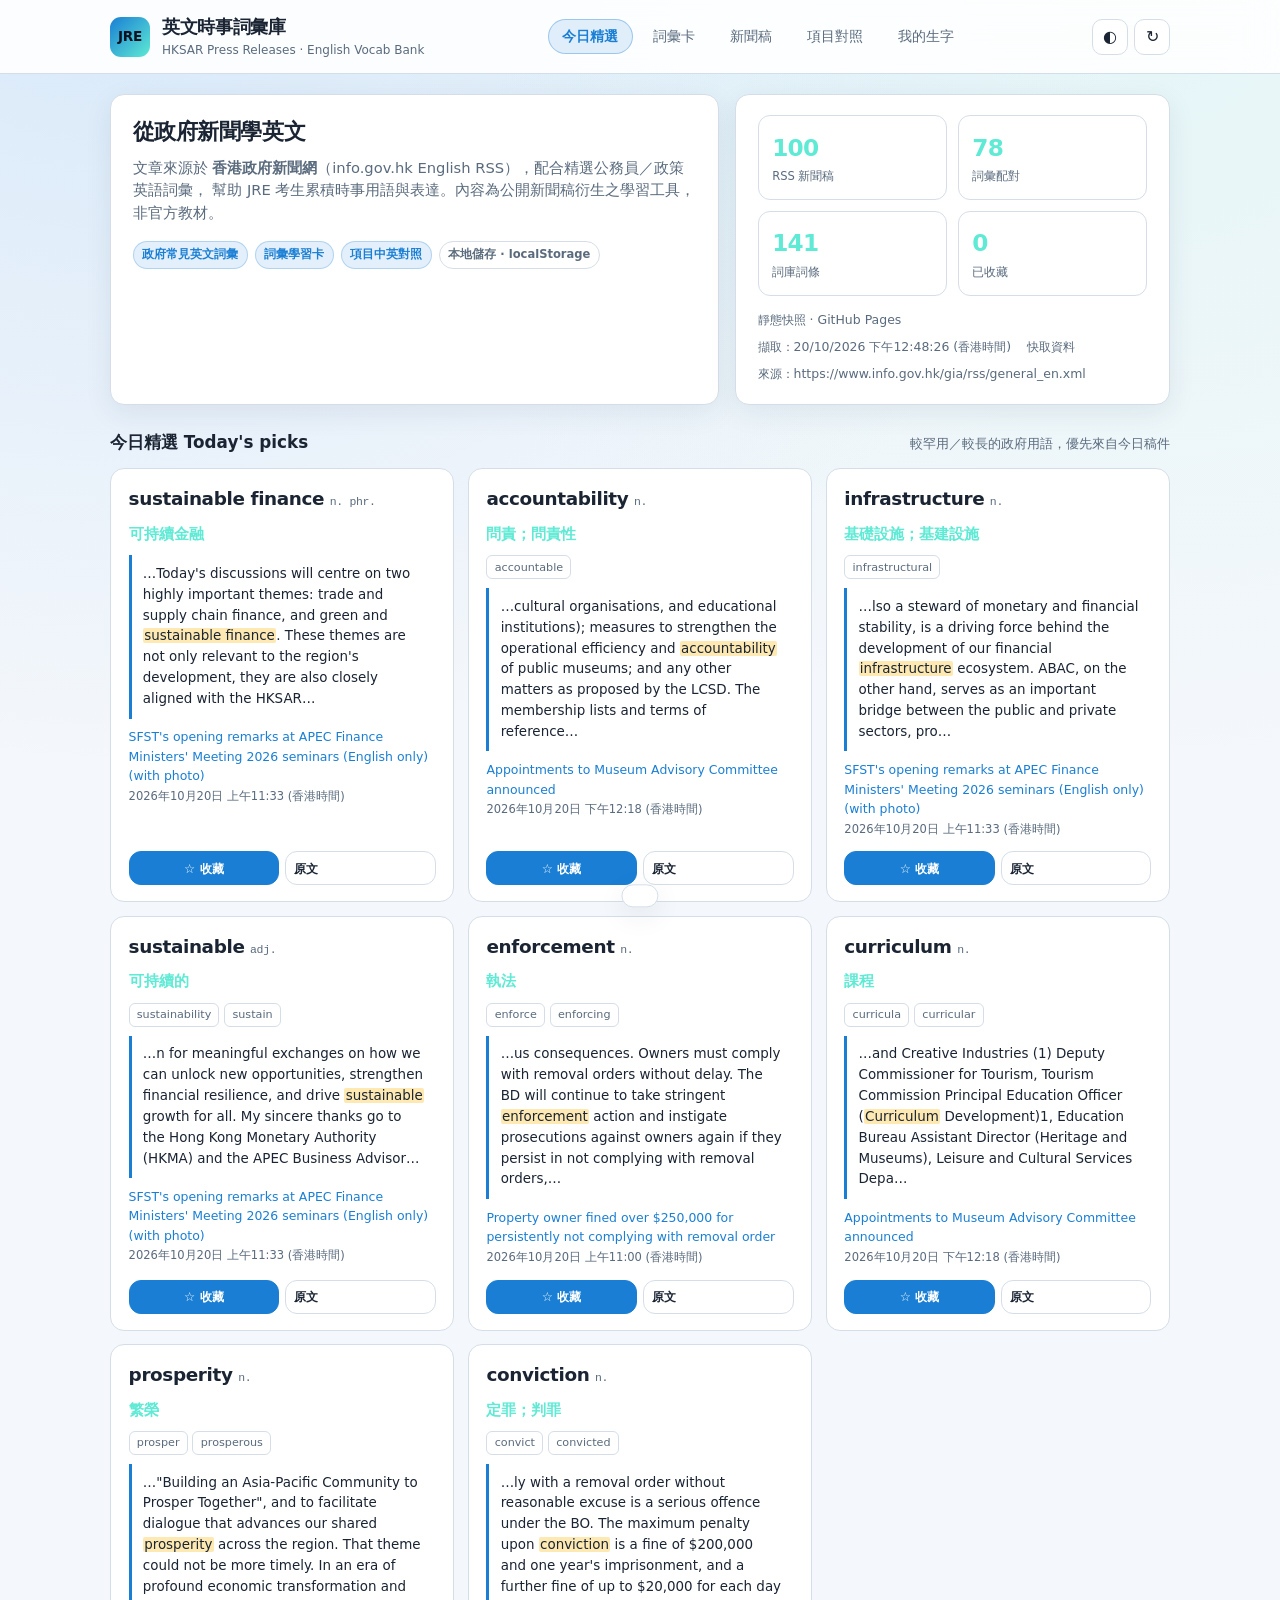
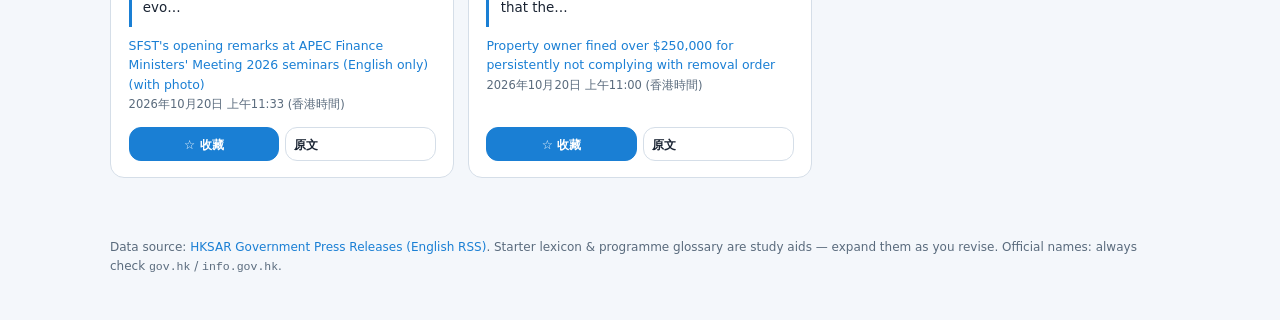
==== docs/index.html @ 372e7e4e "Initial JRE English vocab bank (GitHub Pages /docs)" ====
<!DOCTYPE html>
<html lang="zh-Hant">
<head>
  <meta charset="UTF-8" />
  <meta name="viewport" content="width=device-width, initial-scale=1" />
  <meta name="description" content="JRE English — HKSAR press-release vocabulary bank for exam prep" />
  <title>JRE 英文時事詞彙庫 · Vocab Bank</title>
  <link rel="stylesheet" href="styles.css" />
  <link rel="icon" href="data:image/svg+xml,%3Csvg xmlns='http://www.w3.org/2000/svg' viewBox='0 0 32 32'%3E%3Crect rx='8' width='32' height='32' fill='%233d9cf0'/%3E%3Ctext x='16' y='22' text-anchor='middle' font-size='14' font-family='sans-serif' font-weight='700' fill='%230a1220'%3EJRE%3C/text%3E%3C/svg%3E" />
</head>
<body>
  <header class="app-header">
    <div class="header-inner">
      <div class="brand">
        <div class="brand-mark">JRE</div>
        <div>
          <h1>英文時事詞彙庫</h1>
          <p>HKSAR Press Releases · English Vocab Bank</p>
        </div>
      </div>
      <nav class="nav-tabs" id="nav" aria-label="Sections">
        <button type="button" data-panel="today" class="active">今日精選</button>
        <button type="button" data-panel="vocab">詞彙卡</button>
        <button type="button" data-panel="feed">新聞稿</button>
        <button type="button" data-panel="programmes">項目對照</button>
        <button type="button" data-panel="saved">我的生字</button>
      </nav>
      <div class="header-actions">
        <button type="button" class="icon-btn" id="btnTheme" title="切換深淺色 / Toggle theme" aria-label="Toggle theme">◐</button>
        <button type="button" class="icon-btn" id="btnRefresh" title="重新擷取 RSS / Refresh" aria-label="Refresh feed">↻</button>
      </div>
    </div>
  </header>

  <main>
    <section class="hero">
      <div class="hero-card">
        <h2>從政府新聞學英文</h2>
        <p class="lede">
          文章來源於 <strong>香港政府新聞網</strong>（info.gov.hk English RSS），配合精選公務員／政策英語詞彙，
          幫助 JRE 考生累積時事用語與表達。內容為公開新聞稿衍生之學習工具，非官方教材。
        </p>
        <div class="badge-row">
          <span class="badge">政府常見英文詞彙</span>
          <span class="badge">詞彙學習卡</span>
          <span class="badge">項目中英對照</span>
          <span class="badge muted">本地儲存 · localStorage</span>
        </div>
      </div>
      <div class="stat-card">
        <div class="stats" id="stats">
          <div class="stat"><div class="n" id="statItems">—</div><div class="l">RSS 新聞稿</div></div>
          <div class="stat"><div class="n" id="statMatches">—</div><div class="l">詞彙配對</div></div>
          <div class="stat"><div class="n" id="statLexicon">—</div><div class="l">詞庫詞條</div></div>
          <div class="stat"><div class="n" id="statSaved">—</div><div class="l">已收藏</div></div>
        </div>
        <div class="status-bar" id="statusBar" style="margin-top:0.85rem"></div>
      </div>
    </section>

    <!-- Today -->
    <section class="panel active" id="panel-today">
      <div class="section-title">
        <h3>今日精選 Today's picks</h3>
        <span>較罕用／較長的政府用語，優先來自今日稿件</span>
      </div>
      <div class="card-grid three" id="picksGrid"></div>
    </section>

    <!-- Vocab -->
    <section class="panel" id="panel-vocab">
      <div class="toolbar">
        <div class="search">
          <input type="search" id="vocabSearch" placeholder="搜尋英文／中文／詞性…" autocomplete="off" />
        </div>
      </div>
      <div class="section-title">
        <h3>詞彙卡 Vocabulary cards</h3>
        <span id="vocabCount"></span>
      </div>
      <div class="card-grid" id="vocabGrid"></div>
    </section>

    <!-- Feed -->
    <section class="panel" id="panel-feed">
      <div class="toolbar">
        <div class="search">
          <input type="search" id="feedSearch" placeholder="搜尋新聞稿標題／內容…" autocomplete="off" />
        </div>
      </div>
      <div class="section-title">
        <h3>最新英文新聞稿</h3>
        <span>來源：info.gov.hk GIA RSS</span>
      </div>
      <div class="feed-list" id="feedList"></div>
    </section>

    <!-- Programmes -->
    <section class="panel" id="panel-programmes">
      <div class="disclaimer" id="progDisclaimer"></div>
      <div class="toolbar">
        <div class="search">
          <input type="search" id="progSearch" placeholder="搜尋計劃／機構英文或中文名稱…" autocomplete="off" />
        </div>
      </div>
      <div class="prog-filters" id="progFilters"></div>
      <div class="section-title">
        <h3>常見政府項目中英文對照</h3>
        <span id="progCount"></span>
      </div>
      <div class="prog-table-wrap">
        <table class="prog">
          <thead>
            <tr>
              <th>English</th>
              <th>中文</th>
              <th>Abbr</th>
              <th>範疇</th>
            </tr>
          </thead>
          <tbody id="progBody"></tbody>
        </table>
      </div>
    </section>

    <!-- Saved -->
    <section class="panel" id="panel-saved">
      <div class="section-title">
        <h3>我的生字 Saved list</h3>
        <span>保存在本瀏覽器 localStorage</span>
      </div>
      <div class="toolbar">
        <button type="button" class="btn" id="btnExport">匯出 JSON</button>
        <button type="button" class="btn" id="btnClearSaved">清空收藏</button>
      </div>
      <div class="card-grid" id="savedGrid"></div>
    </section>
  </main>

  <footer class="footer">
    <p>
      Data source: <a href="https://www.info.gov.hk/gia/rss/general_en.xml" target="_blank" rel="noopener">HKSAR Government Press Releases (English RSS)</a>.
      Starter lexicon &amp; programme glossary are study aids — expand them as you revise.
      Official names: always check <code>gov.hk</code> / <code>info.gov.hk</code>.
    </p>
  </footer>

  <div class="toast" id="toast" role="status"></div>
  <script src="app.js"></script>
</body>
</html>
---- docs/styles.css ----
:root {
  --bg: #0f1419;
  --bg-elevated: #1a222d;
  --bg-card: #1e2836;
  --bg-card-hover: #243041;
  --border: #2d3a4d;
  --text: #e8eef6;
  --text-muted: #8b9bb0;
  --accent: #3d9cf0;
  --accent-soft: rgba(61, 156, 240, 0.15);
  --accent-2: #5eead4;
  --warn: #fbbf24;
  --danger: #f87171;
  --success: #34d399;
  --radius: 14px;
  --shadow: 0 8px 32px rgba(0, 0, 0, 0.35);
  --font: "Segoe UI", "PingFang TC", "Noto Sans TC", "Microsoft JhengHei", system-ui, sans-serif;
  --mono: "SF Mono", "Cascadia Code", ui-monospace, monospace;
}

@media (prefers-color-scheme: light) {
  :root {
    --bg: #f4f7fb;
    --bg-elevated: #ffffff;
    --bg-card: #ffffff;
    --bg-card-hover: #f0f5fa;
    --border: #d5dee8;
    --text: #1a2433;
    --text-muted: #5a6b7d;
    --accent: #1a7fd4;
    --accent-soft: rgba(26, 127, 212, 0.12);
    --shadow: 0 8px 28px rgba(26, 50, 80, 0.08);
  }
}

[data-theme="light"] {
  --bg: #f4f7fb;
  --bg-elevated: #ffffff;
  --bg-card: #ffffff;
  --bg-card-hover: #f0f5fa;
  --border: #d5dee8;
  --text: #1a2433;
  --text-muted: #5a6b7d;
  --accent: #1a7fd4;
  --accent-soft: rgba(26, 127, 212, 0.12);
  --shadow: 0 8px 28px rgba(26, 50, 80, 0.08);
}

[data-theme="dark"] {
  --bg: #0f1419;
  --bg-elevated: #1a222d;
  --bg-card: #1e2836;
  --bg-card-hover: #243041;
  --border: #2d3a4d;
  --text: #e8eef6;
  --text-muted: #8b9bb0;
  --accent: #3d9cf0;
  --accent-soft: rgba(61, 156, 240, 0.15);
  --shadow: 0 8px 32px rgba(0, 0, 0, 0.35);
}

*,
*::before,
*::after {
  box-sizing: border-box;
}

html {
  scroll-behavior: smooth;
}

body {
  margin: 0;
  font-family: var(--font);
  background: var(--bg);
  color: var(--text);
  line-height: 1.55;
  min-height: 100vh;
  background-image:
    radial-gradient(ellipse 80% 50% at 10% -10%, rgba(61, 156, 240, 0.18), transparent),
    radial-gradient(ellipse 60% 40% at 90% 0%, rgba(94, 234, 212, 0.1), transparent);
}

a {
  color: var(--accent);
  text-decoration: none;
}
a:hover {
  text-decoration: underline;
}

.app-header {
  position: sticky;
  top: 0;
  z-index: 40;
  backdrop-filter: blur(14px);
  background: color-mix(in srgb, var(--bg-elevated) 88%, transparent);
  border-bottom: 1px solid var(--border);
}

.header-inner {
  max-width: 1100px;
  margin: 0 auto;
  padding: 0.85rem 1.25rem;
  display: flex;
  flex-wrap: wrap;
  align-items: center;
  gap: 0.75rem 1.25rem;
  justify-content: space-between;
}

.brand {
  display: flex;
  align-items: center;
  gap: 0.75rem;
}

.brand-mark {
  width: 40px;
  height: 40px;
  border-radius: 11px;
  background: linear-gradient(135deg, var(--accent), var(--accent-2));
  display: grid;
  place-items: center;
  font-weight: 800;
  font-size: 0.85rem;
  color: #0a1220;
  letter-spacing: -0.02em;
}

.brand h1 {
  margin: 0;
  font-size: 1.1rem;
  font-weight: 700;
  letter-spacing: -0.02em;
}

.brand p {
  margin: 0;
  font-size: 0.75rem;
  color: var(--text-muted);
}

.nav-tabs {
  display: flex;
  flex-wrap: wrap;
  gap: 0.35rem;
}

.nav-tabs button {
  appearance: none;
  border: 1px solid transparent;
  background: transparent;
  color: var(--text-muted);
  padding: 0.4rem 0.85rem;
  border-radius: 999px;
  font: inherit;
  font-size: 0.85rem;
  cursor: pointer;
  transition: 0.15s ease;
}

.nav-tabs button:hover {
  color: var(--text);
  background: var(--accent-soft);
}

.nav-tabs button.active {
  color: var(--accent);
  background: var(--accent-soft);
  border-color: color-mix(in srgb, var(--accent) 35%, transparent);
  font-weight: 600;
}

.header-actions {
  display: flex;
  gap: 0.4rem;
  align-items: center;
}

.icon-btn {
  appearance: none;
  border: 1px solid var(--border);
  background: var(--bg-card);
  color: var(--text);
  width: 36px;
  height: 36px;
  border-radius: 10px;
  cursor: pointer;
  display: grid;
  place-items: center;
  font-size: 1rem;
}

.icon-btn:hover {
  border-color: var(--accent);
}

main {
  max-width: 1100px;
  margin: 0 auto;
  padding: 1.25rem 1.25rem 3rem;
}

.hero {
  display: grid;
  gap: 1rem;
  margin-bottom: 1.5rem;
}

@media (min-width: 720px) {
  .hero {
    grid-template-columns: 1.4fr 1fr;
    align-items: stretch;
  }
}

.hero-card,
.stat-card {
  background: var(--bg-card);
  border: 1px solid var(--border);
  border-radius: var(--radius);
  padding: 1.25rem 1.35rem;
  box-shadow: var(--shadow);
}

.hero-card h2 {
  margin: 0 0 0.5rem;
  font-size: 1.35rem;
  letter-spacing: -0.02em;
}

.hero-card .lede {
  color: var(--text-muted);
  margin: 0 0 1rem;
  font-size: 0.92rem;
}

.badge-row {
  display: flex;
  flex-wrap: wrap;
  gap: 0.4rem;
}

.badge {
  font-size: 0.72rem;
  padding: 0.25rem 0.55rem;
  border-radius: 999px;
  background: var(--accent-soft);
  color: var(--accent);
  border: 1px solid color-mix(in srgb, var(--accent) 25%, transparent);
  font-weight: 600;
}

.badge.muted {
  background: transparent;
  color: var(--text-muted);
  border-color: var(--border);
}

.stats {
  display: grid;
  grid-template-columns: 1fr 1fr;
  gap: 0.65rem;
}

.stat {
  background: var(--bg-elevated);
  border: 1px solid var(--border);
  border-radius: 12px;
  padding: 0.85rem;
}

.stat .n {
  font-size: 1.45rem;
  font-weight: 750;
  letter-spacing: -0.03em;
  color: var(--accent-2);
}

.stat .l {
  font-size: 0.72rem;
  color: var(--text-muted);
  margin-top: 0.15rem;
}

.toolbar {
  display: flex;
  flex-wrap: wrap;
  gap: 0.65rem;
  margin-bottom: 1rem;
  align-items: center;
}

.search {
  flex: 1;
  min-width: 180px;
  position: relative;
}

.search input {
  width: 100%;
  padding: 0.65rem 0.9rem 0.65rem 2.2rem;
  border-radius: 12px;
  border: 1px solid var(--border);
  background: var(--bg-card);
  color: var(--text);
  font: inherit;
  font-size: 0.92rem;
}

.search::before {
  content: "⌕";
  position: absolute;
  left: 0.75rem;
  top: 50%;
  transform: translateY(-50%);
  color: var(--text-muted);
  font-size: 1rem;
  pointer-events: none;
}

.btn {
  appearance: none;
  border: 1px solid var(--border);
  background: var(--bg-card);
  color: var(--text);
  padding: 0.55rem 0.95rem;
  border-radius: 12px;
  font: inherit;
  font-size: 0.85rem;
  font-weight: 600;
  cursor: pointer;
  transition: 0.15s ease;
}

.btn:hover {
  border-color: var(--accent);
  background: var(--accent-soft);
}

.btn.primary {
  background: var(--accent);
  border-color: var(--accent);
  color: #fff;
}

.btn.primary:hover {
  filter: brightness(1.08);
}

.panel {
  display: none;
}

.panel.active {
  display: block;
}

.section-title {
  display: flex;
  align-items: baseline;
  justify-content: space-between;
  gap: 0.75rem;
  margin: 0.25rem 0 0.85rem;
}

.section-title h3 {
  margin: 0;
  font-size: 1.05rem;
}

.section-title span {
  font-size: 0.8rem;
  color: var(--text-muted);
}

.card-grid {
  display: grid;
  gap: 0.85rem;
  grid-template-columns: 1fr;
}

@media (min-width: 640px) {
  .card-grid {
    grid-template-columns: 1fr 1fr;
  }
}

@media (min-width: 960px) {
  .card-grid.three {
    grid-template-columns: 1fr 1fr 1fr;
  }
}

.vocab-card {
  background: var(--bg-card);
  border: 1px solid var(--border);
  border-radius: var(--radius);
  padding: 1rem 1.1rem;
  transition: border-color 0.15s, background 0.15s;
  display: flex;
  flex-direction: column;
  gap: 0.55rem;
}

.vocab-card:hover {
  background: var(--bg-card-hover);
  border-color: color-mix(in srgb, var(--accent) 40%, var(--border));
}

.vocab-card.saved {
  border-color: color-mix(in srgb, var(--success) 50%, var(--border));
}

.card-top {
  display: flex;
  justify-content: space-between;
  gap: 0.5rem;
  align-items: flex-start;
}

.term {
  font-size: 1.15rem;
  font-weight: 750;
  letter-spacing: -0.02em;
  margin: 0;
}

.pos {
  font-size: 0.72rem;
  color: var(--text-muted);
  font-family: var(--mono);
  margin-left: 0.35rem;
  font-weight: 500;
}

.zh {
  font-size: 0.95rem;
  color: var(--accent-2);
  font-weight: 600;
}

.meta-line {
  font-size: 0.78rem;
  color: var(--text-muted);
}

.related {
  display: flex;
  flex-wrap: wrap;
  gap: 0.3rem;
}

.chip {
  font-size: 0.7rem;
  padding: 0.15rem 0.45rem;
  border-radius: 6px;
  background: var(--bg-elevated);
  border: 1px solid var(--border);
  color: var(--text-muted);
}

.example {
  font-size: 0.84rem;
  color: var(--text);
  background: var(--bg-elevated);
  border-left: 3px solid var(--accent);
  padding: 0.55rem 0.7rem;
  border-radius: 0 8px 8px 0;
  margin: 0;
}

.example mark {
  background: color-mix(in srgb, var(--warn) 35%, transparent);
  color: inherit;
  padding: 0 0.1em;
  border-radius: 2px;
}

.source-link {
  font-size: 0.78rem;
  display: flex;
  flex-direction: column;
  gap: 0.15rem;
}

.source-link .date {
  color: var(--text-muted);
  font-size: 0.72rem;
}

.card-actions {
  display: flex;
  gap: 0.4rem;
  margin-top: auto;
  padding-top: 0.25rem;
}

.card-actions .btn {
  flex: 1;
  padding: 0.4rem 0.5rem;
  font-size: 0.78rem;
}

.feed-list {
  display: flex;
  flex-direction: column;
  gap: 0.55rem;
}

.feed-item {
  background: var(--bg-card);
  border: 1px solid var(--border);
  border-radius: 12px;
  padding: 0.85rem 1rem;
}

.feed-item h4 {
  margin: 0 0 0.35rem;
  font-size: 0.95rem;
  font-weight: 650;
}

.feed-item h4 a {
  color: var(--text);
}
.feed-item h4 a:hover {
  color: var(--accent);
}

.feed-item .desc {
  margin: 0;
  font-size: 0.82rem;
  color: var(--text-muted);
  display: -webkit-box;
  -webkit-line-clamp: 3;
  -webkit-box-orient: vertical;
  overflow: hidden;
}

.feed-item .meta {
  margin-top: 0.4rem;
  font-size: 0.72rem;
  color: var(--text-muted);
}

.prog-filters {
  display: flex;
  flex-wrap: wrap;
  gap: 0.35rem;
  margin-bottom: 0.85rem;
}

.prog-filters button {
  appearance: none;
  border: 1px solid var(--border);
  background: var(--bg-card);
  color: var(--text-muted);
  padding: 0.3rem 0.7rem;
  border-radius: 999px;
  font: inherit;
  font-size: 0.75rem;
  cursor: pointer;
}

.prog-filters button.active {
  color: var(--accent);
  border-color: var(--accent);
  background: var(--accent-soft);
  font-weight: 600;
}

.prog-table-wrap {
  overflow-x: auto;
  border: 1px solid var(--border);
  border-radius: var(--radius);
  background: var(--bg-card);
}

table.prog {
  width: 100%;
  border-collapse: collapse;
  font-size: 0.88rem;
}

table.prog th,
table.prog td {
  text-align: left;
  padding: 0.7rem 0.9rem;
  border-bottom: 1px solid var(--border);
  vertical-align: top;
}

table.prog th {
  background: var(--bg-elevated);
  font-size: 0.75rem;
  text-transform: uppercase;
  letter-spacing: 0.04em;
  color: var(--text-muted);
  position: sticky;
  top: 0;
}

table.prog tr:last-child td {
  border-bottom: none;
}

table.prog tr:hover td {
  background: var(--bg-card-hover);
}

.cat-pill {
  font-size: 0.68rem;
  padding: 0.12rem 0.45rem;
  border-radius: 999px;
  background: var(--accent-soft);
  color: var(--accent);
  white-space: nowrap;
}

.abbr {
  font-family: var(--mono);
  font-size: 0.78rem;
  color: var(--text-muted);
}

.empty {
  text-align: center;
  padding: 2.5rem 1rem;
  color: var(--text-muted);
  border: 1px dashed var(--border);
  border-radius: var(--radius);
}

.status-bar {
  font-size: 0.78rem;
  color: var(--text-muted);
  display: flex;
  flex-wrap: wrap;
  gap: 0.5rem 1rem;
  align-items: center;
}

.status-bar .err {
  color: var(--danger);
}

.footer {
  max-width: 1100px;
  margin: 0 auto;
  padding: 0 1.25rem 2rem;
  font-size: 0.75rem;
  color: var(--text-muted);
}

.footer code {
  font-family: var(--mono);
  font-size: 0.72rem;
}

.skeleton {
  background: linear-gradient(90deg, var(--border), var(--bg-card-hover), var(--border));
  background-size: 200% 100%;
  animation: shimmer 1.2s infinite;
  border-radius: 8px;
  height: 1rem;
}

@keyframes shimmer {
  0% { background-position: 200% 0; }
  100% { background-position: -200% 0; }
}

.toast {
  position: fixed;
  bottom: 1.25rem;
  left: 50%;
  transform: translateX(-50%) translateY(120%);
  background: var(--bg-elevated);
  border: 1px solid var(--border);
  color: var(--text);
  padding: 0.65rem 1.1rem;
  border-radius: 999px;
  font-size: 0.85rem;
  box-shadow: var(--shadow);
  transition: transform 0.25s ease;
  z-index: 100;
}

.toast.show {
  transform: translateX(-50%) translateY(0);
}

.disclaimer {
  font-size: 0.8rem;
  color: var(--text-muted);
  background: var(--accent-soft);
  border: 1px solid color-mix(in srgb, var(--accent) 25%, transparent);
  border-radius: 12px;
  padding: 0.75rem 1rem;
  margin-bottom: 1rem;
}
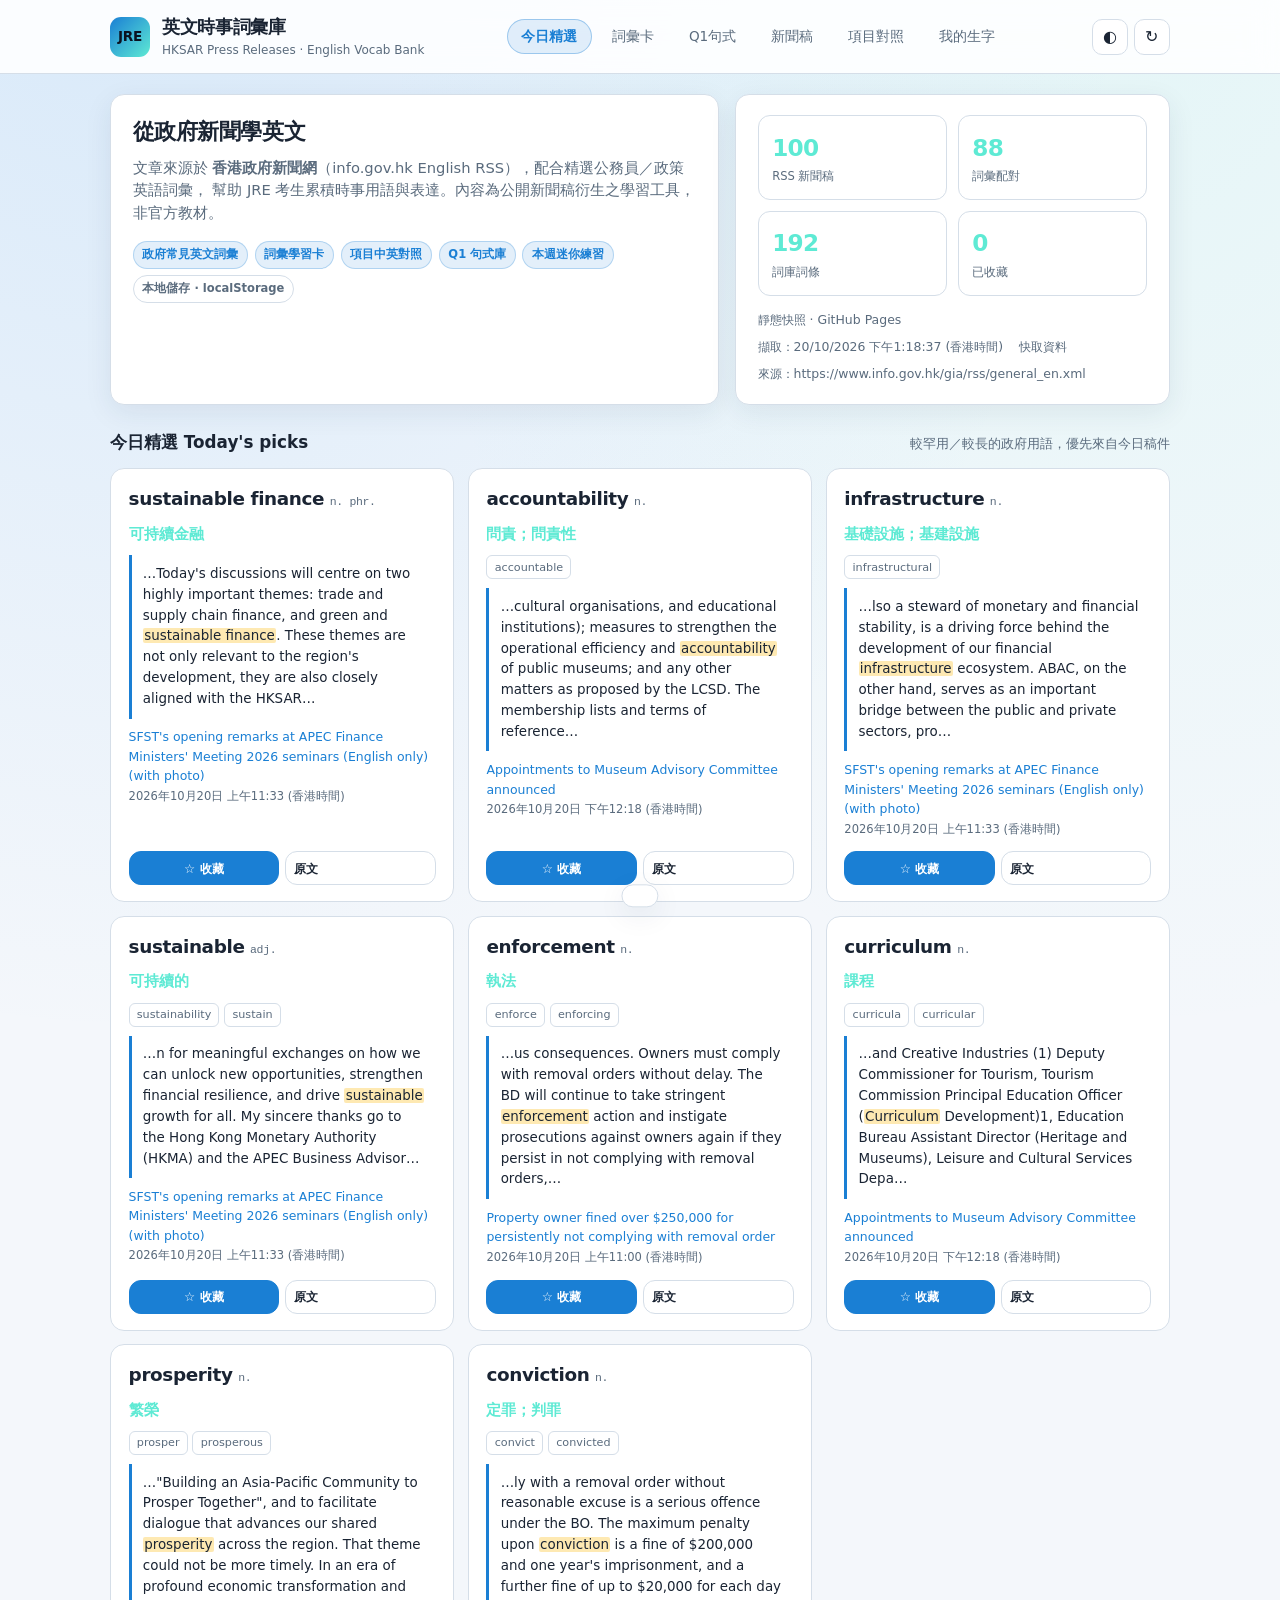
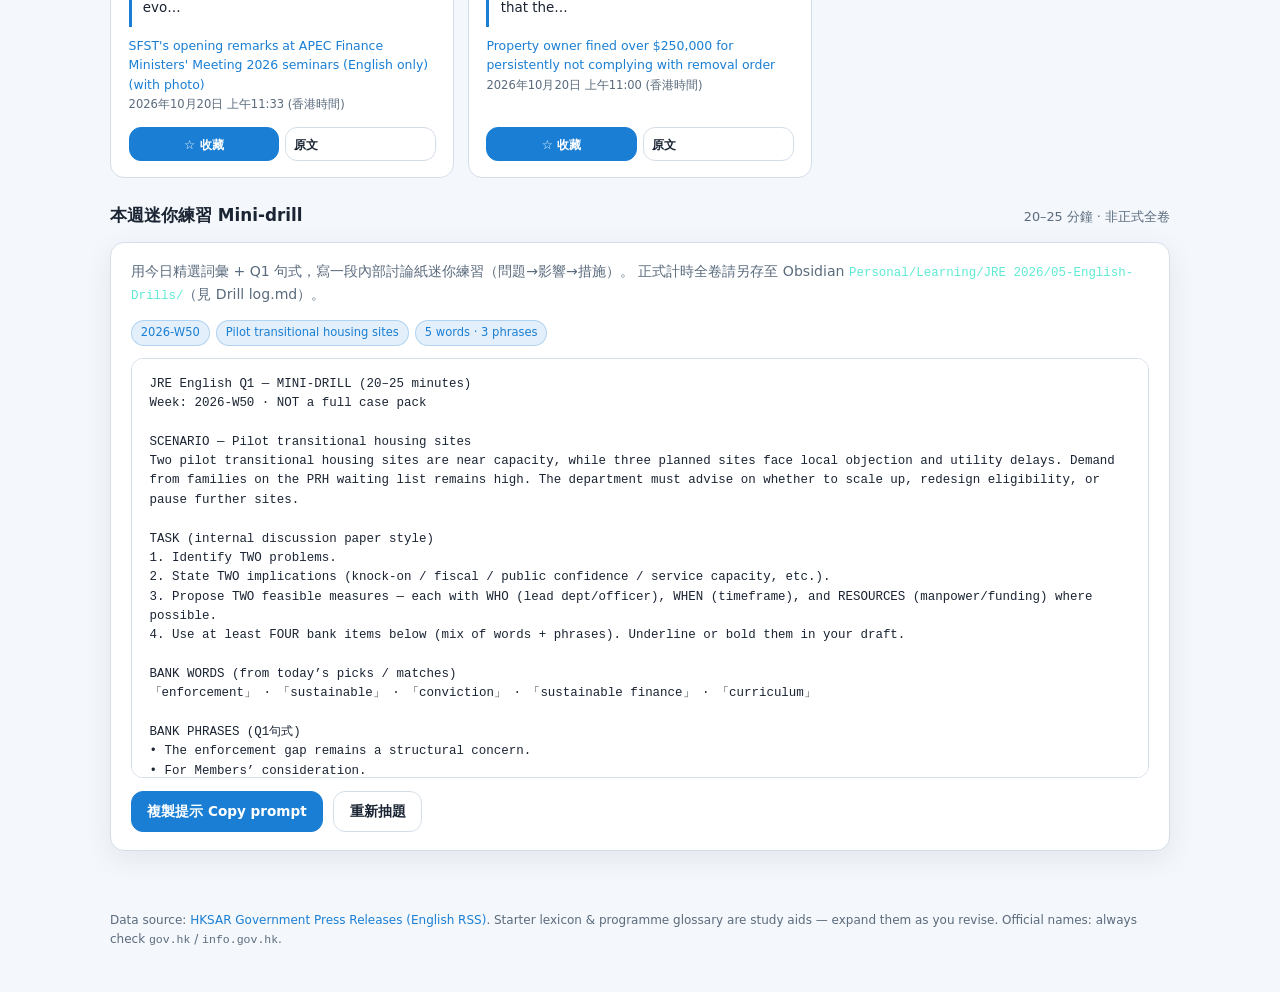
==== commit 6fe1fdc7: "Expand batch1: Q1 phrases + analysis lexicon + mini-drill - Lexicon 141→192 (+51 analysis/measure te" ====
--- a/docs/index.html
+++ b/docs/index.html
@@ -21,6 +21,7 @@
       <nav class="nav-tabs" id="nav" aria-label="Sections">
         <button type="button" data-panel="today" class="active">今日精選</button>
         <button type="button" data-panel="vocab">詞彙卡</button>
+        <button type="button" data-panel="q1">Q1句式</button>
         <button type="button" data-panel="feed">新聞稿</button>
         <button type="button" data-panel="programmes">項目對照</button>
         <button type="button" data-panel="saved">我的生字</button>
@@ -44,6 +45,8 @@
           <span class="badge">政府常見英文詞彙</span>
           <span class="badge">詞彙學習卡</span>
           <span class="badge">項目中英對照</span>
+          <span class="badge">Q1 句式庫</span>
+          <span class="badge">本週迷你練習</span>
           <span class="badge muted">本地儲存 · localStorage</span>
         </div>
       </div>
@@ -65,6 +68,26 @@
         <span>較罕用／較長的政府用語，優先來自今日稿件</span>
       </div>
       <div class="card-grid three" id="picksGrid"></div>
+
+      <div class="mini-drill" id="miniDrill">
+        <div class="section-title" style="margin-top:1.5rem">
+          <h3>本週迷你練習 Mini-drill</h3>
+          <span>20–25 分鐘 · 非正式全卷</span>
+        </div>
+        <div class="drill-card">
+          <p class="drill-hint">
+            用今日精選詞彙 + Q1 句式，寫一段內部討論紙迷你練習（問題→影響→措施）。
+            正式計時全卷請另存至 Obsidian
+            <code>Personal/Learning/JRE 2026/05-English-Drills/</code>（見 Drill log.md）。
+          </p>
+          <div class="drill-meta" id="drillMeta"></div>
+          <pre class="drill-prompt" id="drillPrompt">載入中…</pre>
+          <div class="toolbar" style="margin-top:0.85rem;margin-bottom:0">
+            <button type="button" class="btn primary" id="btnCopyDrill">複製提示 Copy prompt</button>
+            <button type="button" class="btn" id="btnRegenDrill">重新抽題</button>
+          </div>
+        </div>
+      </div>
     </section>
 
     <!-- Vocab -->
@@ -79,6 +102,23 @@
         <span id="vocabCount"></span>
       </div>
       <div class="card-grid" id="vocabGrid"></div>
+    </section>
+
+
+    <!-- Q1 phrases -->
+    <section class="panel" id="panel-q1">
+      <div class="disclaimer" id="q1Disclaimer"></div>
+      <div class="toolbar">
+        <div class="search">
+          <input type="search" id="q1Search" placeholder="搜尋句式英文／中文／類別…" autocomplete="off" />
+        </div>
+      </div>
+      <div class="prog-filters" id="q1Filters"></div>
+      <div class="section-title">
+        <h3>Q1 句式 Phrase bank</h3>
+        <span id="q1Count"></span>
+      </div>
+      <div class="card-grid" id="q1Grid"></div>
     </section>
 
     <!-- Feed -->
--- a/docs/styles.css
+++ b/docs/styles.css
@@ -701,3 +701,67 @@
   padding: 0.75rem 1rem;
   margin-bottom: 1rem;
 }
+
+
+/* Q1 phrase cards + mini-drill */
+.phrase-card .card-top {
+  display: flex;
+  flex-wrap: wrap;
+  align-items: flex-start;
+  justify-content: space-between;
+  gap: 0.5rem;
+}
+.phrase-card .term {
+  font-size: 0.98rem;
+  line-height: 1.35;
+  flex: 1;
+  min-width: 0;
+}
+.phrase-card .pos { display: none; }
+
+.mini-drill .drill-card {
+  background: var(--bg-card);
+  border: 1px solid var(--border);
+  border-radius: var(--radius);
+  padding: 1.15rem 1.25rem;
+  box-shadow: var(--shadow);
+}
+.drill-hint {
+  margin: 0 0 0.85rem;
+  font-size: 0.88rem;
+  color: var(--text-muted);
+}
+.drill-hint code {
+  font-family: var(--mono);
+  font-size: 0.78rem;
+  color: var(--accent-2);
+}
+.drill-meta {
+  display: flex;
+  flex-wrap: wrap;
+  gap: 0.4rem;
+  margin-bottom: 0.75rem;
+}
+.drill-meta .chip {
+  font-size: 0.72rem;
+  padding: 0.2rem 0.55rem;
+  border-radius: 999px;
+  background: var(--accent-soft);
+  color: var(--accent);
+  border: 1px solid color-mix(in srgb, var(--accent) 25%, transparent);
+}
+.drill-prompt {
+  margin: 0;
+  padding: 1rem 1.1rem;
+  background: var(--bg-elevated);
+  border: 1px solid var(--border);
+  border-radius: 12px;
+  font-family: var(--mono);
+  font-size: 0.78rem;
+  line-height: 1.55;
+  white-space: pre-wrap;
+  word-break: break-word;
+  max-height: 420px;
+  overflow: auto;
+  color: var(--text);
+}
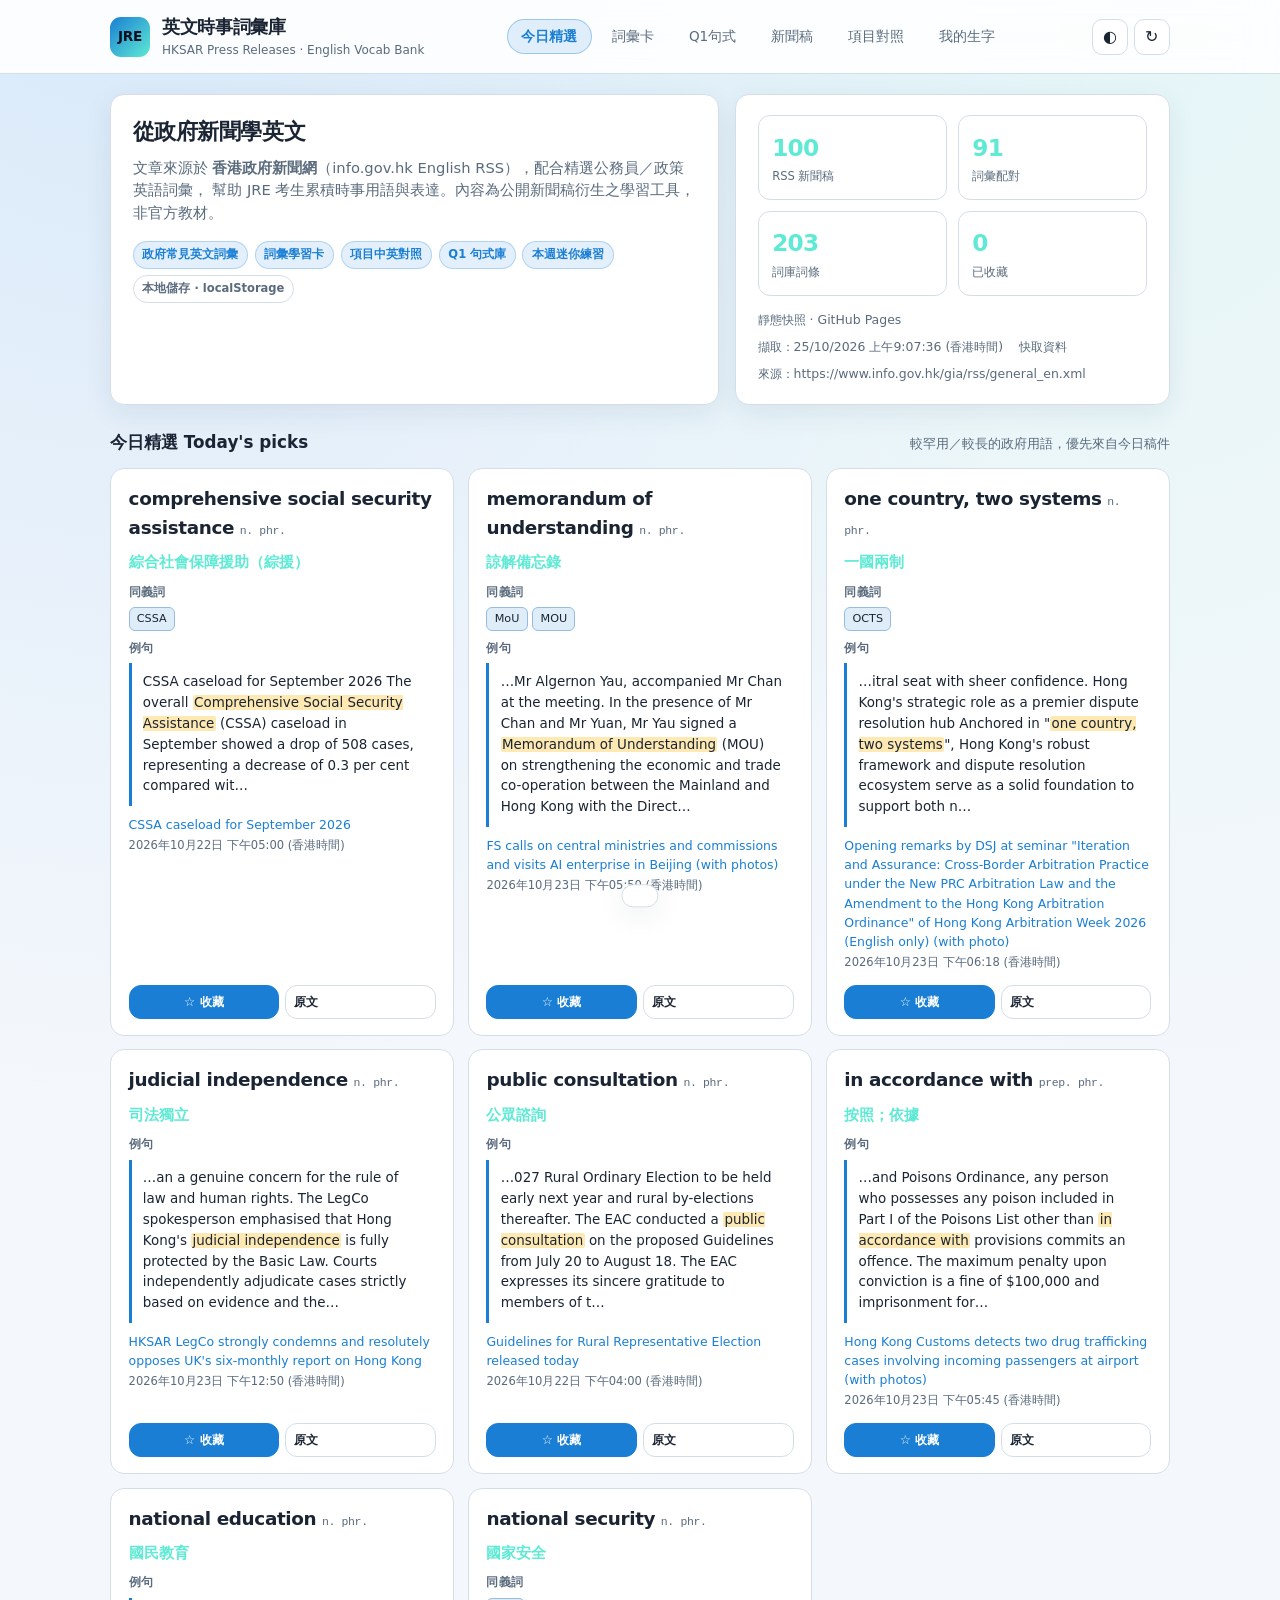
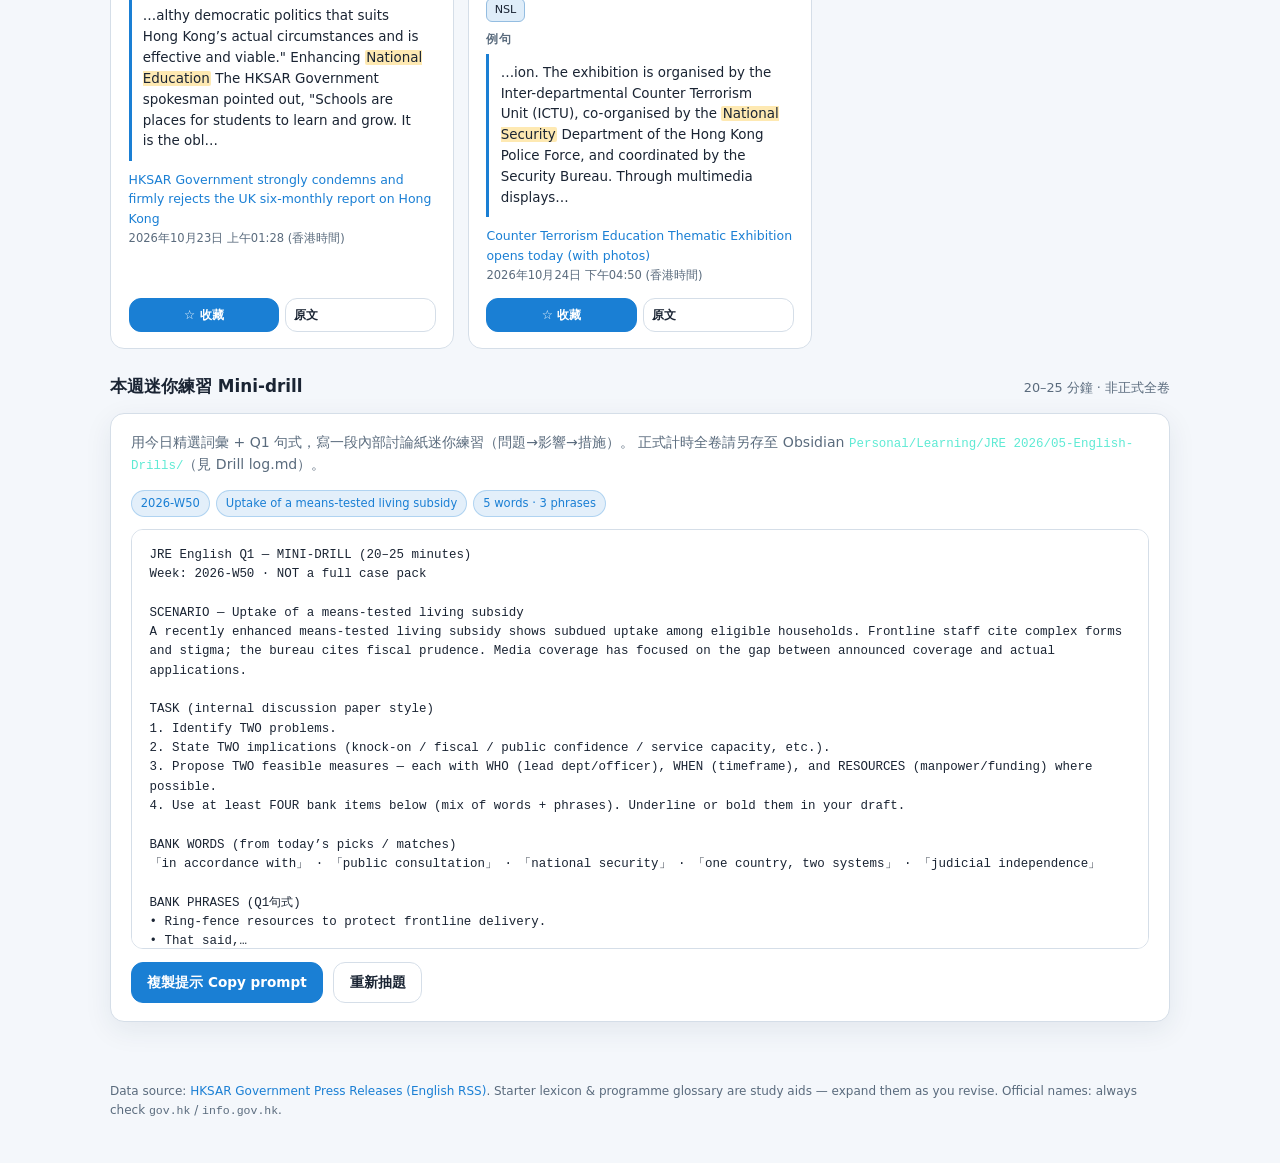
==== commit dc287805: "Fix CSRadar cards visibility: full lexicon + photo fields 詞彙卡 now loads the full lexicon (not only R" ====
--- a/docs/index.html
+++ b/docs/index.html
@@ -5,7 +5,7 @@
   <meta name="viewport" content="width=device-width, initial-scale=1" />
   <meta name="description" content="JRE English — HKSAR press-release vocabulary bank for exam prep" />
   <title>JRE 英文時事詞彙庫 · Vocab Bank</title>
-  <link rel="stylesheet" href="styles.css" />
+  <link rel="stylesheet" href="styles.css?v=20261025b" />
   <link rel="icon" href="data:image/svg+xml,%3Csvg xmlns='http://www.w3.org/2000/svg' viewBox='0 0 32 32'%3E%3Crect rx='8' width='32' height='32' fill='%233d9cf0'/%3E%3Ctext x='16' y='22' text-anchor='middle' font-size='14' font-family='sans-serif' font-weight='700' fill='%230a1220'%3EJRE%3C/text%3E%3C/svg%3E" />
 </head>
 <body>
@@ -186,6 +186,6 @@
   </footer>
 
   <div class="toast" id="toast" role="status"></div>
-  <script src="app.js"></script>
+  <script src="app.js?v=20261025b"></script>
 </body>
 </html>
--- a/docs/styles.css
+++ b/docs/styles.css
@@ -478,6 +478,54 @@
   border-radius: 2px;
 }
 
+
+.lex-block {
+  display: flex;
+  flex-direction: column;
+  gap: 0.35rem;
+}
+
+.lex-label {
+  font-size: 0.72rem;
+  font-weight: 700;
+  letter-spacing: 0.02em;
+  color: var(--text-muted);
+  text-transform: none;
+}
+
+.chip-syn {
+  background: color-mix(in srgb, var(--accent) 14%, var(--bg-elevated));
+  border-color: color-mix(in srgb, var(--accent) 35%, var(--border));
+  color: var(--text);
+}
+
+.chip-ant {
+  background: color-mix(in srgb, #e11d48 10%, var(--bg-elevated));
+  border-color: color-mix(in srgb, #e11d48 28%, var(--border));
+  color: var(--text);
+}
+
+.example-list {
+  list-style: none;
+  margin: 0;
+  padding: 0;
+  display: flex;
+  flex-direction: column;
+  gap: 0.55rem;
+}
+
+.example-item {
+  margin: 0;
+}
+
+.example-zh {
+  margin: 0.25rem 0 0;
+  font-size: 0.78rem;
+  color: var(--text-muted);
+  padding-left: 0.7rem;
+}
+
+
 .source-link {
   font-size: 0.78rem;
   display: flex;
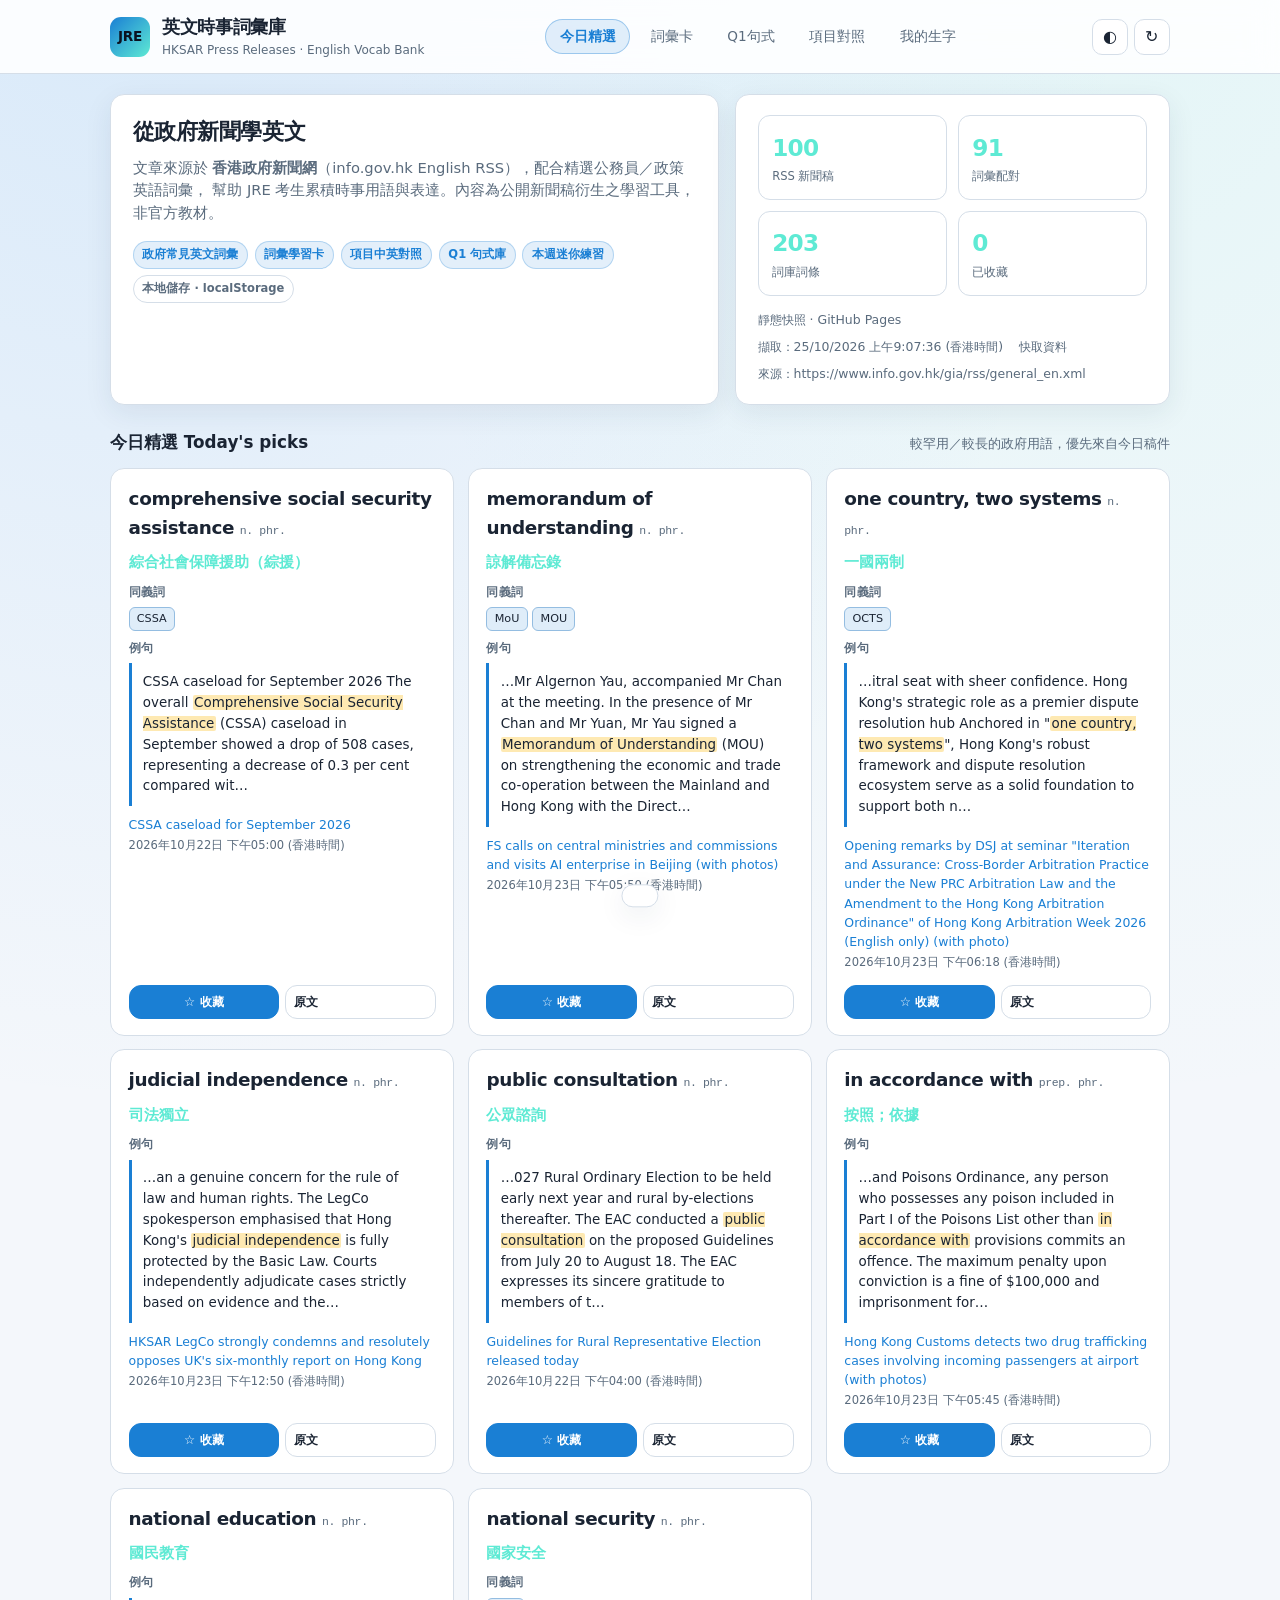
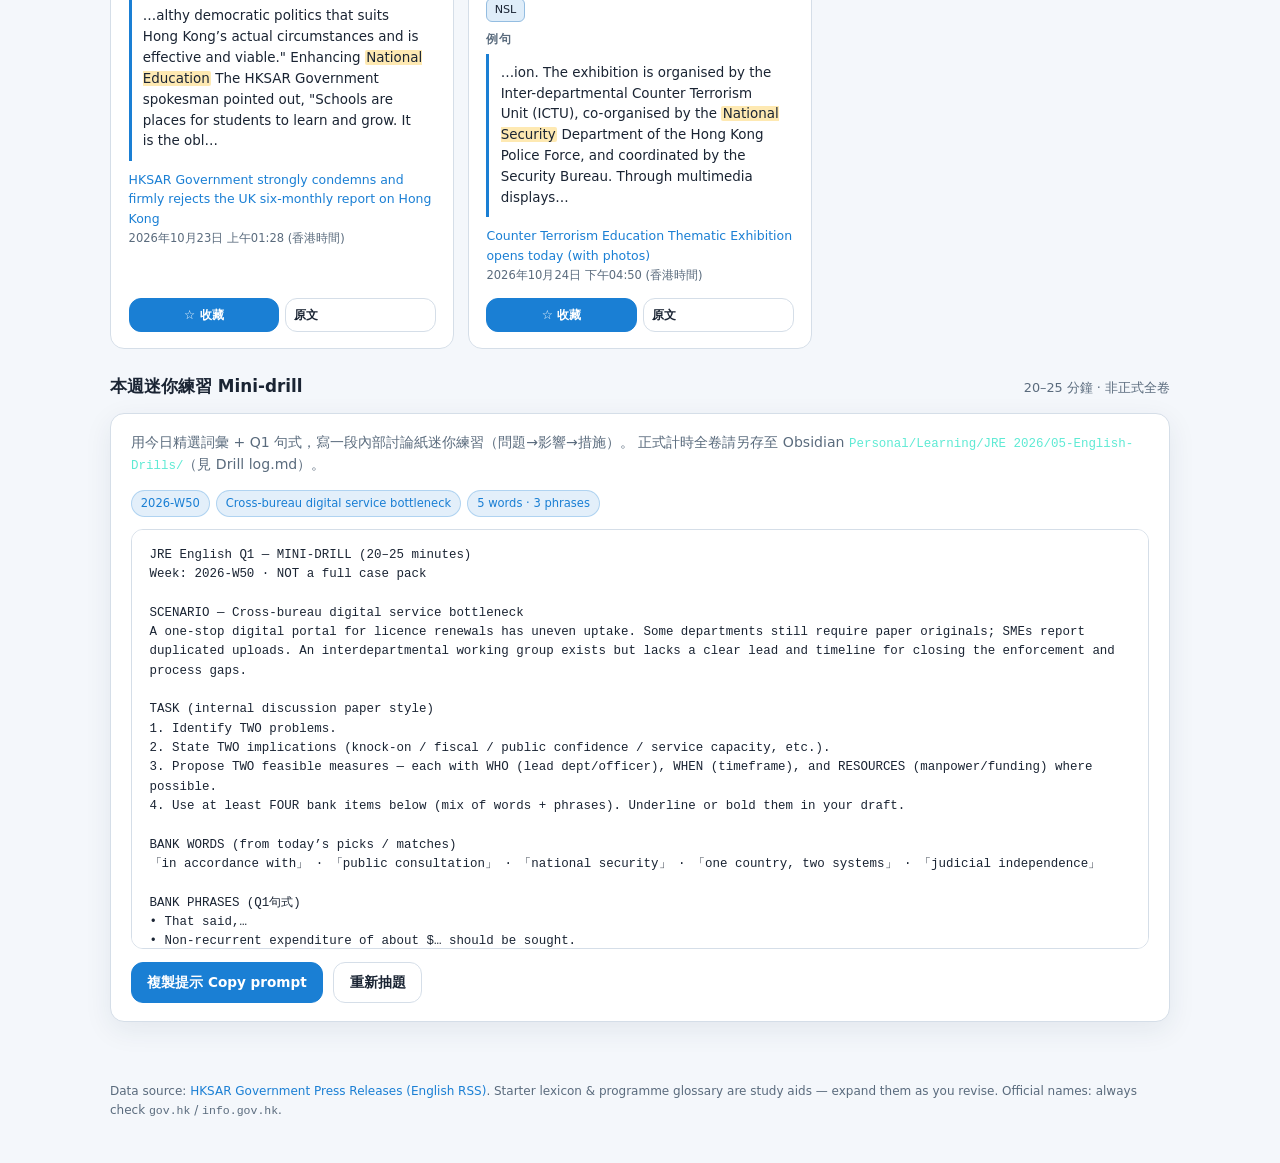
==== commit 19d956f6: "Remove 新聞稿 tab from vocab bank UI Keep RSS matching for cards; drop the feed browser panel." ====
--- a/docs/index.html
+++ b/docs/index.html
@@ -5,7 +5,7 @@
   <meta name="viewport" content="width=device-width, initial-scale=1" />
   <meta name="description" content="JRE English — HKSAR press-release vocabulary bank for exam prep" />
   <title>JRE 英文時事詞彙庫 · Vocab Bank</title>
-  <link rel="stylesheet" href="styles.css?v=20261025b" />
+  <link rel="stylesheet" href="styles.css?v=20261025c" />
   <link rel="icon" href="data:image/svg+xml,%3Csvg xmlns='http://www.w3.org/2000/svg' viewBox='0 0 32 32'%3E%3Crect rx='8' width='32' height='32' fill='%233d9cf0'/%3E%3Ctext x='16' y='22' text-anchor='middle' font-size='14' font-family='sans-serif' font-weight='700' fill='%230a1220'%3EJRE%3C/text%3E%3C/svg%3E" />
 </head>
 <body>
@@ -22,7 +22,6 @@
         <button type="button" data-panel="today" class="active">今日精選</button>
         <button type="button" data-panel="vocab">詞彙卡</button>
         <button type="button" data-panel="q1">Q1句式</button>
-        <button type="button" data-panel="feed">新聞稿</button>
         <button type="button" data-panel="programmes">項目對照</button>
         <button type="button" data-panel="saved">我的生字</button>
       </nav>
@@ -121,20 +120,6 @@
       <div class="card-grid" id="q1Grid"></div>
     </section>
 
-    <!-- Feed -->
-    <section class="panel" id="panel-feed">
-      <div class="toolbar">
-        <div class="search">
-          <input type="search" id="feedSearch" placeholder="搜尋新聞稿標題／內容…" autocomplete="off" />
-        </div>
-      </div>
-      <div class="section-title">
-        <h3>最新英文新聞稿</h3>
-        <span>來源：info.gov.hk GIA RSS</span>
-      </div>
-      <div class="feed-list" id="feedList"></div>
-    </section>
-
     <!-- Programmes -->
     <section class="panel" id="panel-programmes">
       <div class="disclaimer" id="progDisclaimer"></div>
@@ -186,6 +171,6 @@
   </footer>
 
   <div class="toast" id="toast" role="status"></div>
-  <script src="app.js?v=20261025b"></script>
+  <script src="app.js?v=20261025c"></script>
 </body>
 </html>
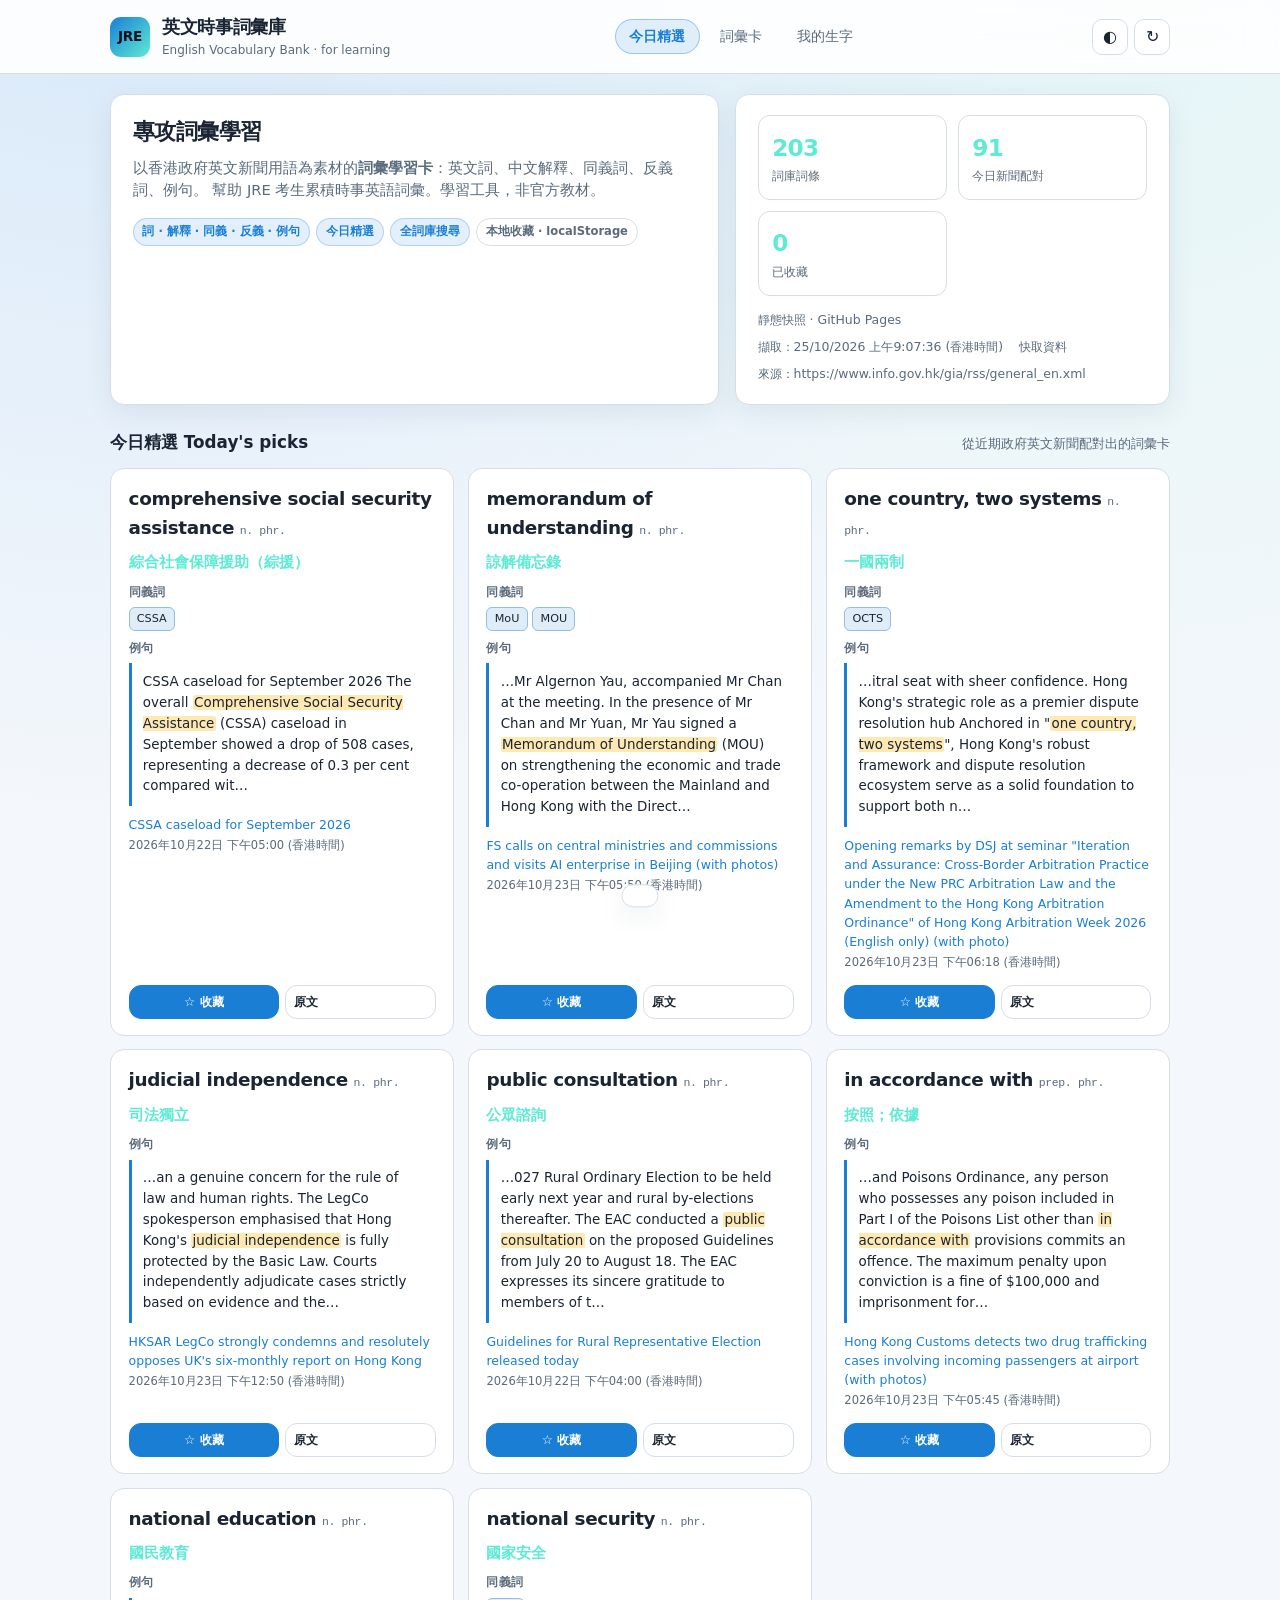
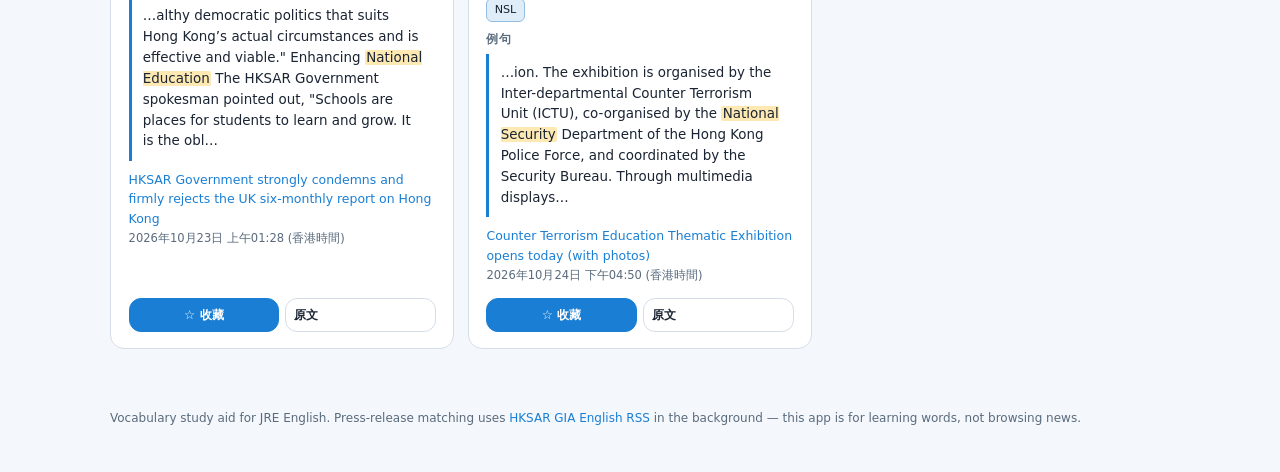
==== commit 8be707a4: "Slim app to vocab learning only Keep 今日精選 / 詞彙卡 / 我的生字. Drop Q1 phrases, programmes, mini-drill, and" ====
--- a/docs/index.html
+++ b/docs/index.html
@@ -5,7 +5,7 @@
   <meta name="viewport" content="width=device-width, initial-scale=1" />
   <meta name="description" content="JRE English — HKSAR press-release vocabulary bank for exam prep" />
   <title>JRE 英文時事詞彙庫 · Vocab Bank</title>
-  <link rel="stylesheet" href="styles.css?v=20261025c" />
+  <link rel="stylesheet" href="styles.css?v=20261025d" />
   <link rel="icon" href="data:image/svg+xml,%3Csvg xmlns='http://www.w3.org/2000/svg' viewBox='0 0 32 32'%3E%3Crect rx='8' width='32' height='32' fill='%233d9cf0'/%3E%3Ctext x='16' y='22' text-anchor='middle' font-size='14' font-family='sans-serif' font-weight='700' fill='%230a1220'%3EJRE%3C/text%3E%3C/svg%3E" />
 </head>
 <body>
@@ -15,19 +15,17 @@
         <div class="brand-mark">JRE</div>
         <div>
           <h1>英文時事詞彙庫</h1>
-          <p>HKSAR Press Releases · English Vocab Bank</p>
+          <p>English Vocabulary Bank · for learning</p>
         </div>
       </div>
       <nav class="nav-tabs" id="nav" aria-label="Sections">
         <button type="button" data-panel="today" class="active">今日精選</button>
         <button type="button" data-panel="vocab">詞彙卡</button>
-        <button type="button" data-panel="q1">Q1句式</button>
-        <button type="button" data-panel="programmes">項目對照</button>
         <button type="button" data-panel="saved">我的生字</button>
       </nav>
       <div class="header-actions">
         <button type="button" class="icon-btn" id="btnTheme" title="切換深淺色 / Toggle theme" aria-label="Toggle theme">◐</button>
-        <button type="button" class="icon-btn" id="btnRefresh" title="重新擷取 RSS / Refresh" aria-label="Refresh feed">↻</button>
+        <button type="button" class="icon-btn" id="btnRefresh" title="重新整理今日精選 / Refresh" aria-label="Refresh">↻</button>
       </div>
     </div>
   </header>
@@ -35,65 +33,41 @@
   <main>
     <section class="hero">
       <div class="hero-card">
-        <h2>從政府新聞學英文</h2>
+        <h2>專攻詞彙學習</h2>
         <p class="lede">
-          文章來源於 <strong>香港政府新聞網</strong>（info.gov.hk English RSS），配合精選公務員／政策英語詞彙，
-          幫助 JRE 考生累積時事用語與表達。內容為公開新聞稿衍生之學習工具，非官方教材。
+          以香港政府英文新聞用語為素材的<strong>詞彙學習卡</strong>：英文詞、中文解釋、同義詞、反義詞、例句。
+          幫助 JRE 考生累積時事英語詞彙。學習工具，非官方教材。
         </p>
         <div class="badge-row">
-          <span class="badge">政府常見英文詞彙</span>
-          <span class="badge">詞彙學習卡</span>
-          <span class="badge">項目中英對照</span>
-          <span class="badge">Q1 句式庫</span>
-          <span class="badge">本週迷你練習</span>
-          <span class="badge muted">本地儲存 · localStorage</span>
+          <span class="badge">詞 · 解釋 · 同義 · 反義 · 例句</span>
+          <span class="badge">今日精選</span>
+          <span class="badge">全詞庫搜尋</span>
+          <span class="badge muted">本地收藏 · localStorage</span>
         </div>
       </div>
       <div class="stat-card">
         <div class="stats" id="stats">
-          <div class="stat"><div class="n" id="statItems">—</div><div class="l">RSS 新聞稿</div></div>
-          <div class="stat"><div class="n" id="statMatches">—</div><div class="l">詞彙配對</div></div>
           <div class="stat"><div class="n" id="statLexicon">—</div><div class="l">詞庫詞條</div></div>
+          <div class="stat"><div class="n" id="statMatches">—</div><div class="l">今日新聞配對</div></div>
           <div class="stat"><div class="n" id="statSaved">—</div><div class="l">已收藏</div></div>
+          <div class="stat" hidden><div class="n" id="statItems">—</div><div class="l">RSS</div></div>
         </div>
         <div class="status-bar" id="statusBar" style="margin-top:0.85rem"></div>
       </div>
     </section>
 
-    <!-- Today -->
     <section class="panel active" id="panel-today">
       <div class="section-title">
         <h3>今日精選 Today's picks</h3>
-        <span>較罕用／較長的政府用語，優先來自今日稿件</span>
+        <span>從近期政府英文新聞配對出的詞彙卡</span>
       </div>
       <div class="card-grid three" id="picksGrid"></div>
-
-      <div class="mini-drill" id="miniDrill">
-        <div class="section-title" style="margin-top:1.5rem">
-          <h3>本週迷你練習 Mini-drill</h3>
-          <span>20–25 分鐘 · 非正式全卷</span>
-        </div>
-        <div class="drill-card">
-          <p class="drill-hint">
-            用今日精選詞彙 + Q1 句式，寫一段內部討論紙迷你練習（問題→影響→措施）。
-            正式計時全卷請另存至 Obsidian
-            <code>Personal/Learning/JRE 2026/05-English-Drills/</code>（見 Drill log.md）。
-          </p>
-          <div class="drill-meta" id="drillMeta"></div>
-          <pre class="drill-prompt" id="drillPrompt">載入中…</pre>
-          <div class="toolbar" style="margin-top:0.85rem;margin-bottom:0">
-            <button type="button" class="btn primary" id="btnCopyDrill">複製提示 Copy prompt</button>
-            <button type="button" class="btn" id="btnRegenDrill">重新抽題</button>
-          </div>
-        </div>
-      </div>
     </section>
 
-    <!-- Vocab -->
     <section class="panel" id="panel-vocab">
       <div class="toolbar">
         <div class="search">
-          <input type="search" id="vocabSearch" placeholder="搜尋英文／中文／詞性…" autocomplete="off" />
+          <input type="search" id="vocabSearch" placeholder="搜尋英文／中文／同義詞／反義詞…" autocomplete="off" />
         </div>
       </div>
       <div class="section-title">
@@ -103,52 +77,6 @@
       <div class="card-grid" id="vocabGrid"></div>
     </section>
 
-
-    <!-- Q1 phrases -->
-    <section class="panel" id="panel-q1">
-      <div class="disclaimer" id="q1Disclaimer"></div>
-      <div class="toolbar">
-        <div class="search">
-          <input type="search" id="q1Search" placeholder="搜尋句式英文／中文／類別…" autocomplete="off" />
-        </div>
-      </div>
-      <div class="prog-filters" id="q1Filters"></div>
-      <div class="section-title">
-        <h3>Q1 句式 Phrase bank</h3>
-        <span id="q1Count"></span>
-      </div>
-      <div class="card-grid" id="q1Grid"></div>
-    </section>
-
-    <!-- Programmes -->
-    <section class="panel" id="panel-programmes">
-      <div class="disclaimer" id="progDisclaimer"></div>
-      <div class="toolbar">
-        <div class="search">
-          <input type="search" id="progSearch" placeholder="搜尋計劃／機構英文或中文名稱…" autocomplete="off" />
-        </div>
-      </div>
-      <div class="prog-filters" id="progFilters"></div>
-      <div class="section-title">
-        <h3>常見政府項目中英文對照</h3>
-        <span id="progCount"></span>
-      </div>
-      <div class="prog-table-wrap">
-        <table class="prog">
-          <thead>
-            <tr>
-              <th>English</th>
-              <th>中文</th>
-              <th>Abbr</th>
-              <th>範疇</th>
-            </tr>
-          </thead>
-          <tbody id="progBody"></tbody>
-        </table>
-      </div>
-    </section>
-
-    <!-- Saved -->
     <section class="panel" id="panel-saved">
       <div class="section-title">
         <h3>我的生字 Saved list</h3>
@@ -164,13 +92,13 @@
 
   <footer class="footer">
     <p>
-      Data source: <a href="https://www.info.gov.hk/gia/rss/general_en.xml" target="_blank" rel="noopener">HKSAR Government Press Releases (English RSS)</a>.
-      Starter lexicon &amp; programme glossary are study aids — expand them as you revise.
-      Official names: always check <code>gov.hk</code> / <code>info.gov.hk</code>.
+      Vocabulary study aid for JRE English. Press-release matching uses
+      <a href="https://www.info.gov.hk/gia/rss/general_en.xml" target="_blank" rel="noopener">HKSAR GIA English RSS</a>
+      in the background — this app is for learning words, not browsing news.
     </p>
   </footer>
 
   <div class="toast" id="toast" role="status"></div>
-  <script src="app.js?v=20261025c"></script>
+  <script src="app.js?v=20261025d"></script>
 </body>
 </html>
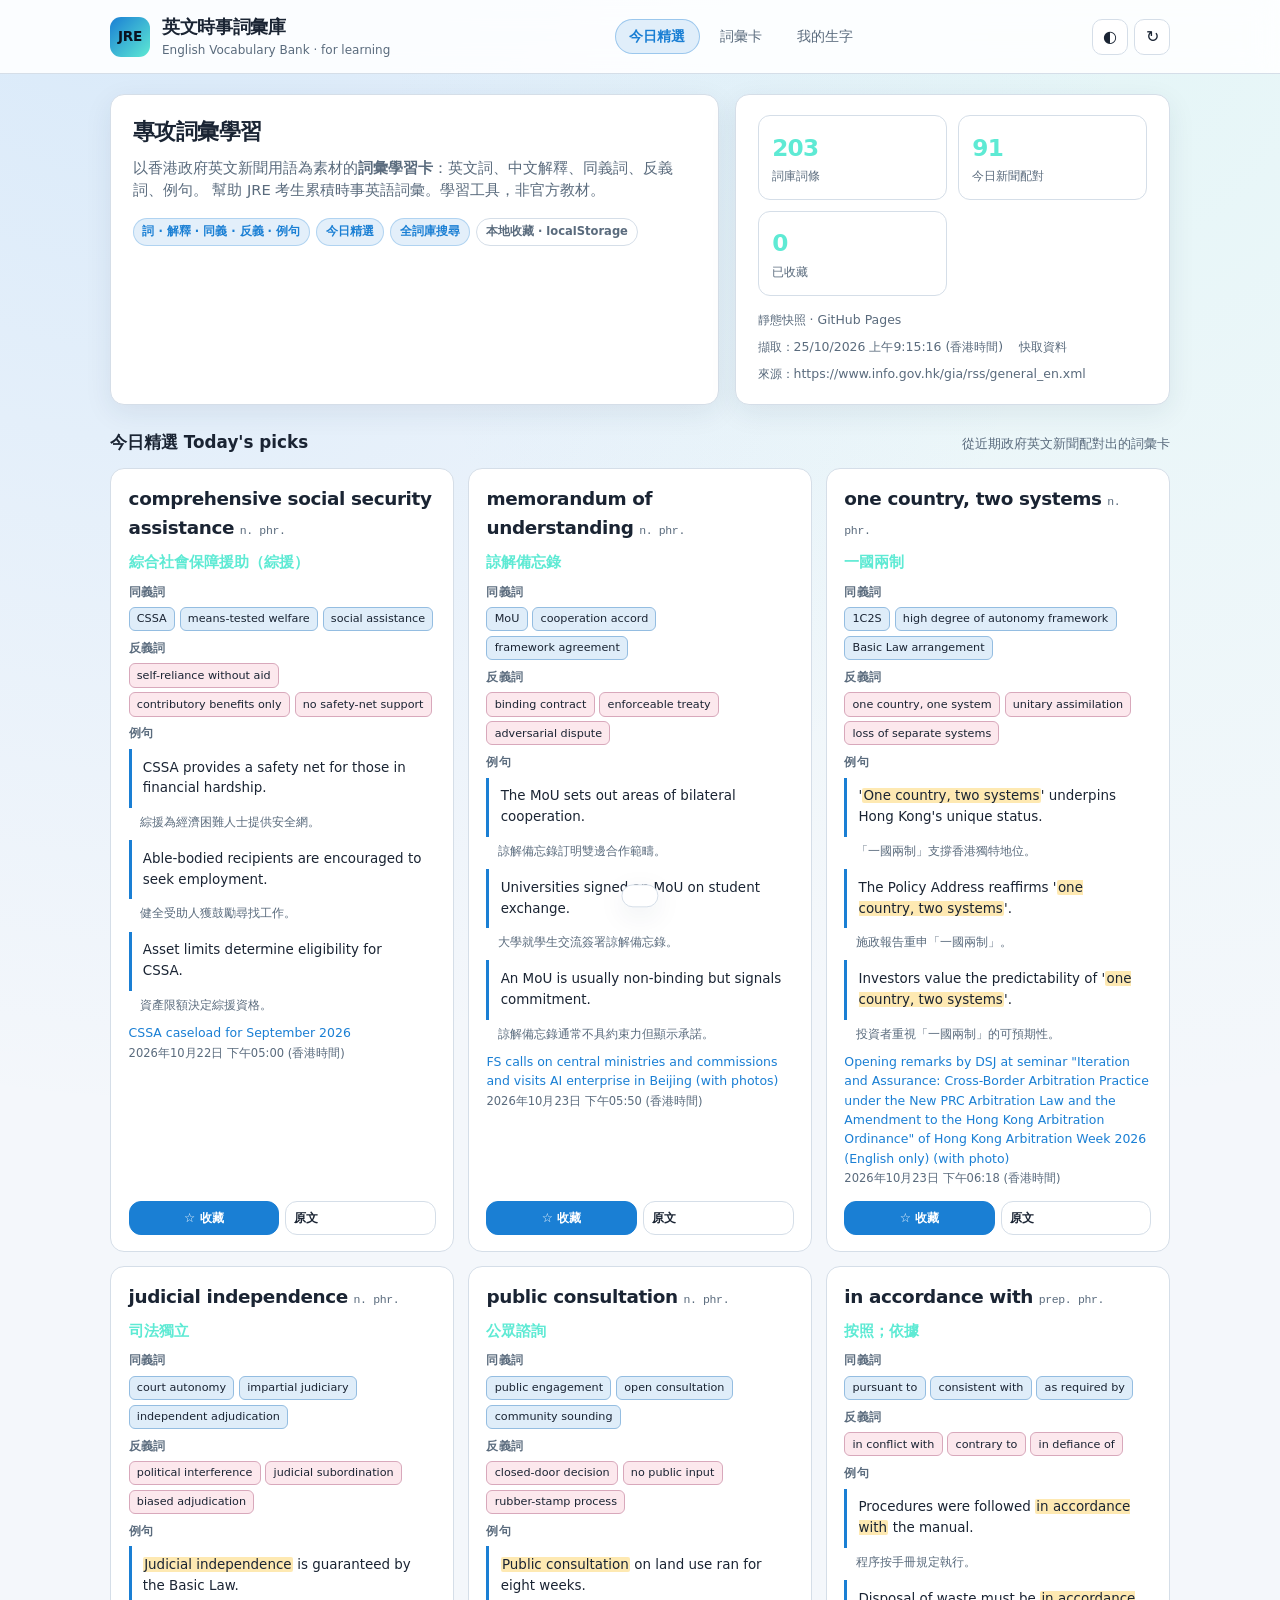
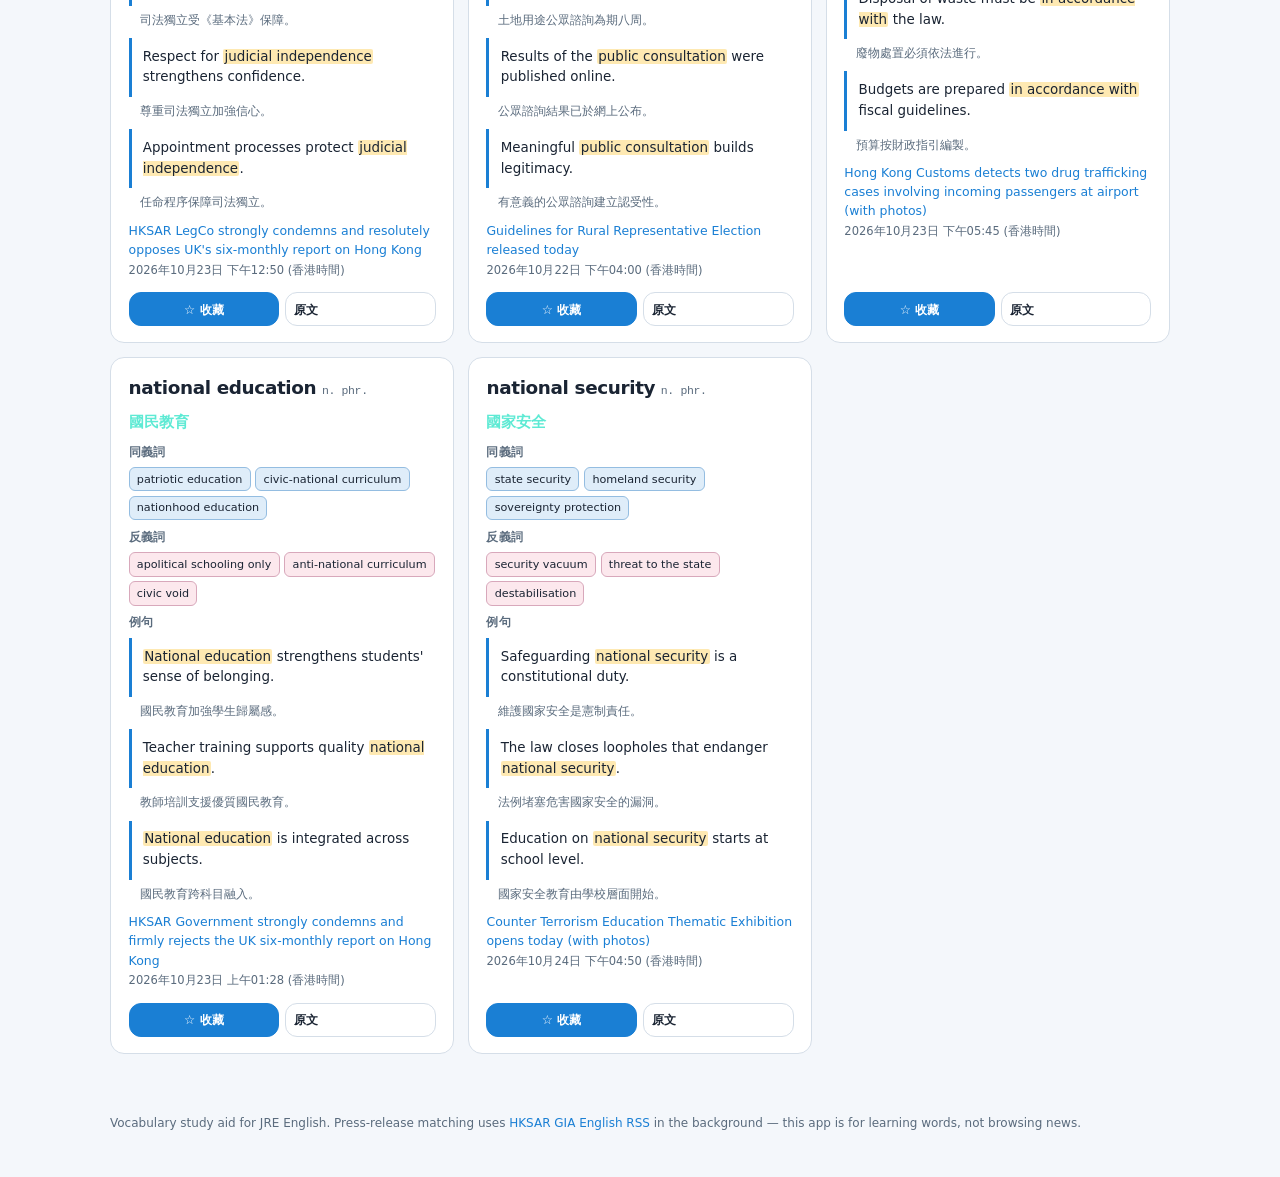
==== commit cf35c003: "Full lexicon in CSRadar card format (203 entries) Every term now has synonyms, antonyms, and 3 bilin" ====
--- a/docs/index.html
+++ b/docs/index.html
@@ -5,7 +5,7 @@
   <meta name="viewport" content="width=device-width, initial-scale=1" />
   <meta name="description" content="JRE English — HKSAR press-release vocabulary bank for exam prep" />
   <title>JRE 英文時事詞彙庫 · Vocab Bank</title>
-  <link rel="stylesheet" href="styles.css?v=20261025d" />
+  <link rel="stylesheet" href="styles.css?v=20261025e" />
   <link rel="icon" href="data:image/svg+xml,%3Csvg xmlns='http://www.w3.org/2000/svg' viewBox='0 0 32 32'%3E%3Crect rx='8' width='32' height='32' fill='%233d9cf0'/%3E%3Ctext x='16' y='22' text-anchor='middle' font-size='14' font-family='sans-serif' font-weight='700' fill='%230a1220'%3EJRE%3C/text%3E%3C/svg%3E" />
 </head>
 <body>
@@ -99,6 +99,6 @@
   </footer>
 
   <div class="toast" id="toast" role="status"></div>
-  <script src="app.js?v=20261025d"></script>
+  <script src="app.js?v=20261025e"></script>
 </body>
 </html>
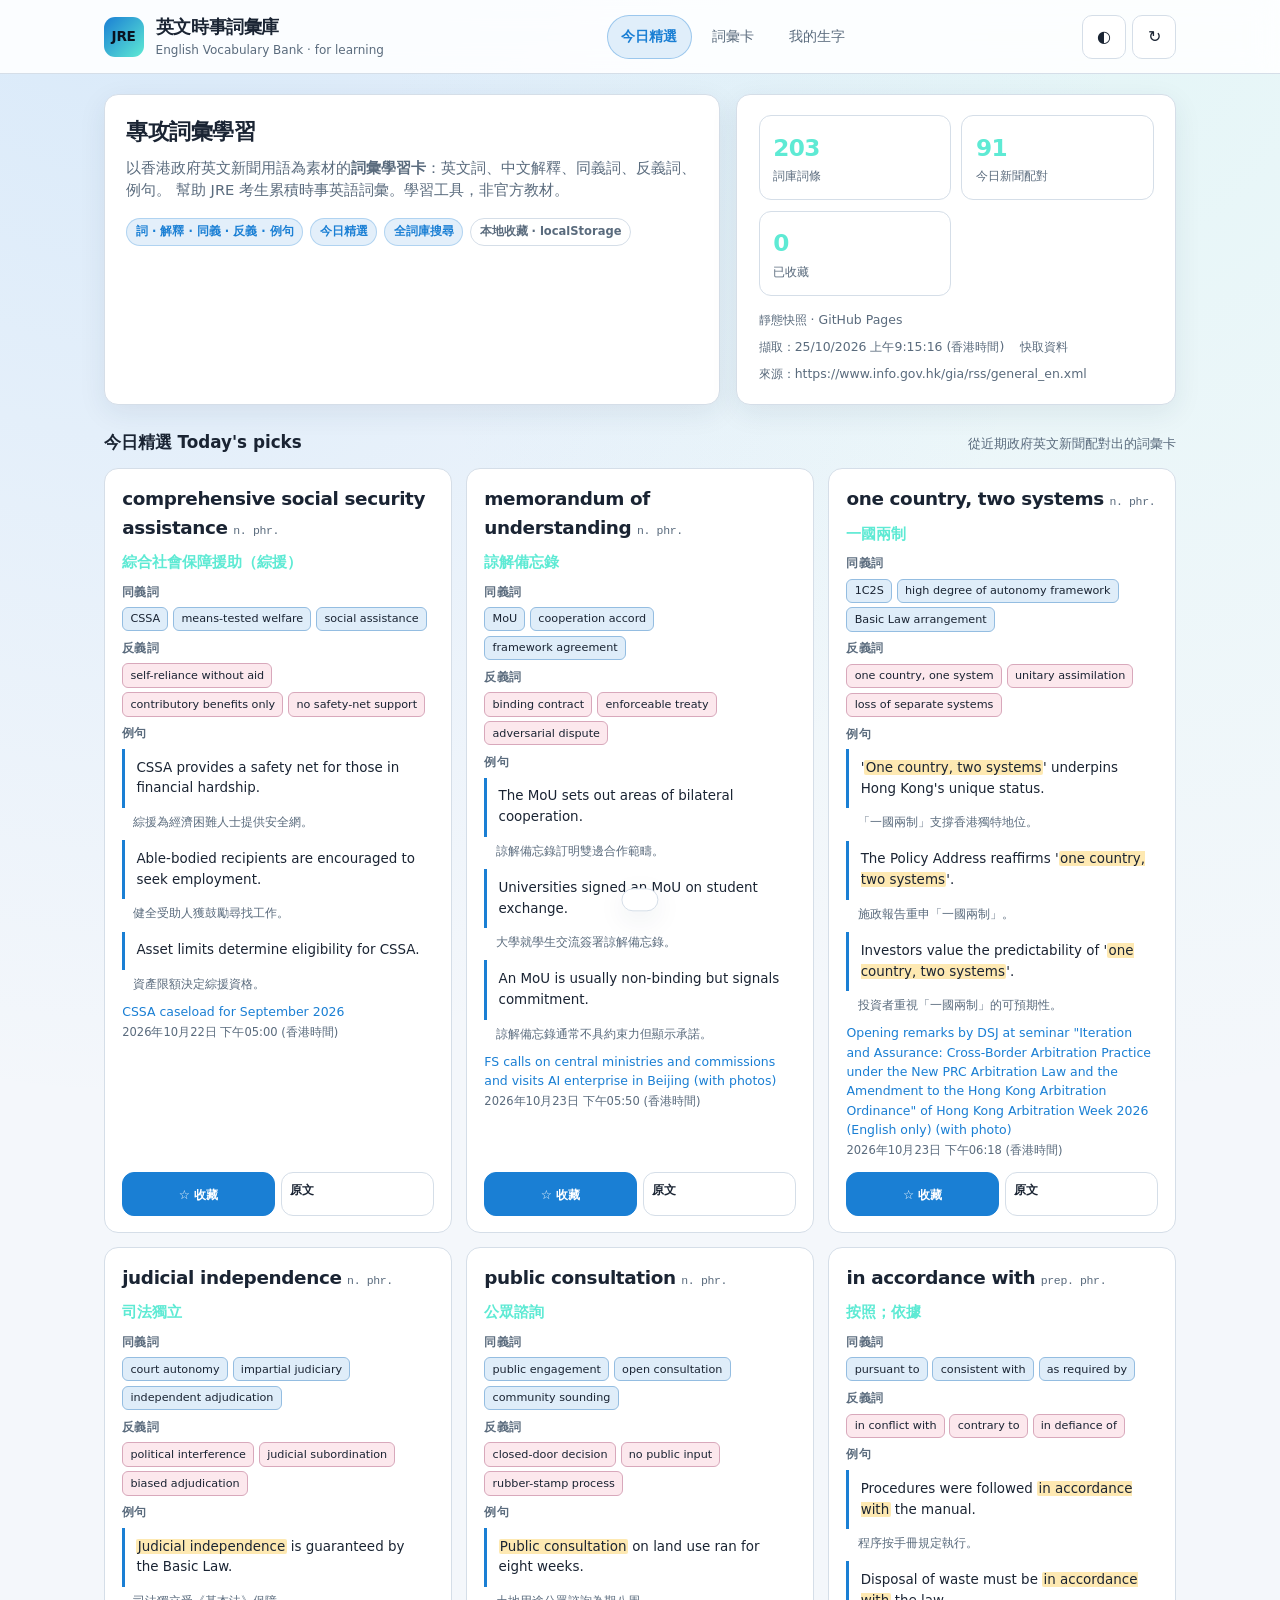
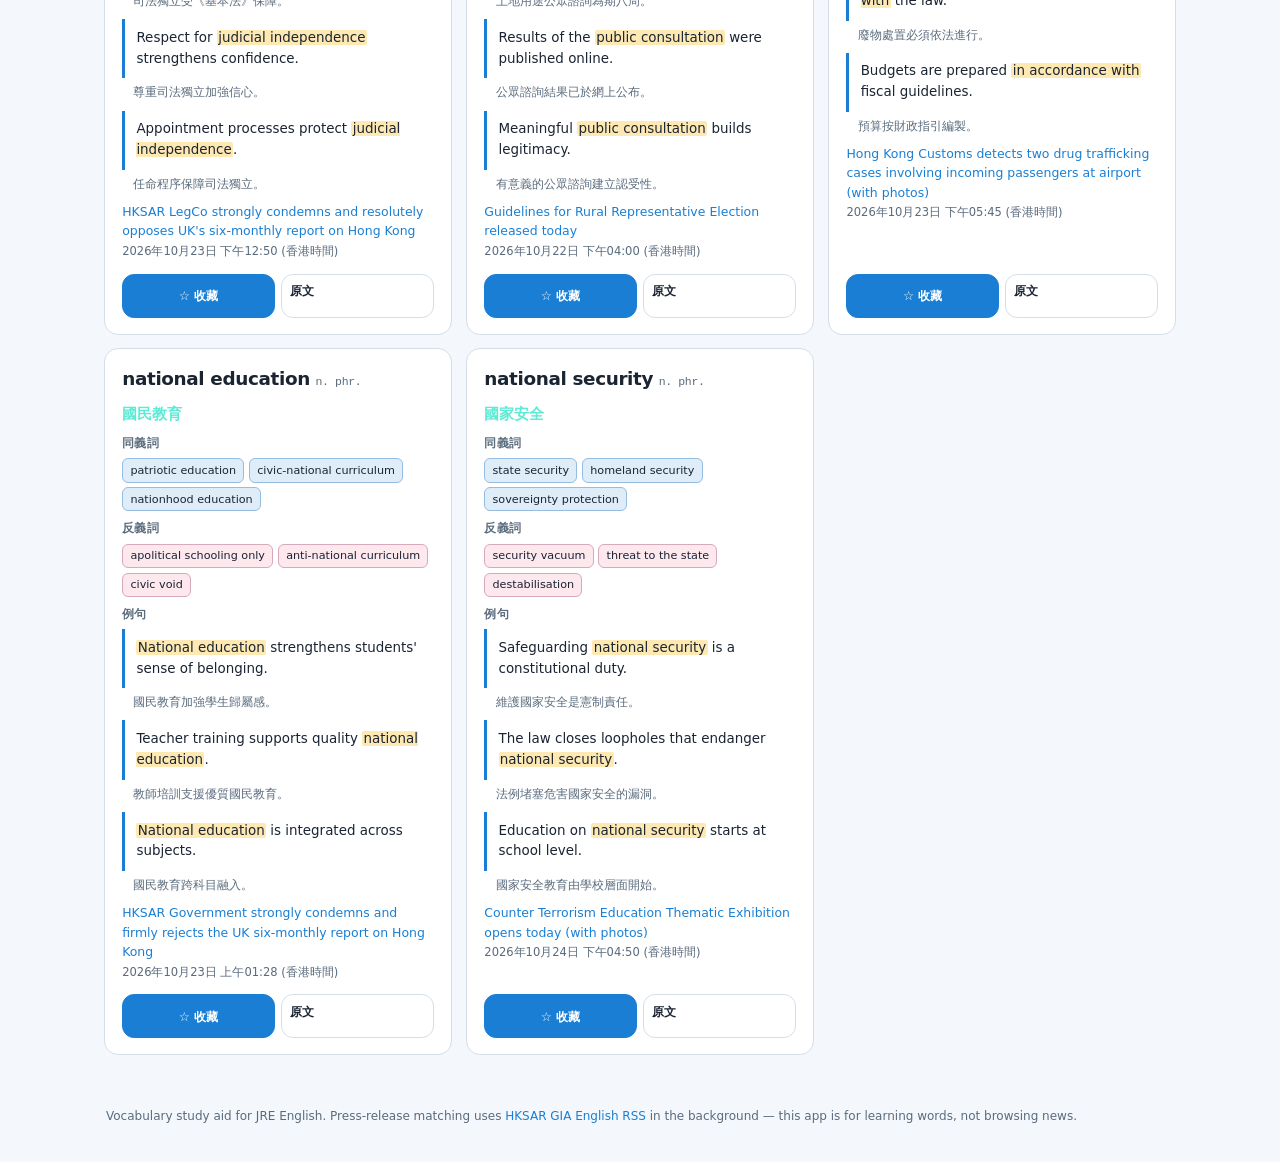
==== commit 4cc79087: "Improve iPhone mobile layout for vocab bank Safe-area insets, full-width nav segments, 44px taps, no" ====
--- a/docs/index.html
+++ b/docs/index.html
@@ -2,10 +2,13 @@
 <html lang="zh-Hant">
 <head>
   <meta charset="UTF-8" />
-  <meta name="viewport" content="width=device-width, initial-scale=1" />
+  <meta name="viewport" content="width=device-width, initial-scale=1, viewport-fit=cover" />
+  <meta name="apple-mobile-web-app-capable" content="yes" />
+  <meta name="apple-mobile-web-app-status-bar-style" content="black-translucent" />
+  <meta name="theme-color" content="#0f1419" />
   <meta name="description" content="JRE English — HKSAR press-release vocabulary bank for exam prep" />
   <title>JRE 英文時事詞彙庫 · Vocab Bank</title>
-  <link rel="stylesheet" href="styles.css?v=20261025e" />
+  <link rel="stylesheet" href="styles.css?v=20261025f" />
   <link rel="icon" href="data:image/svg+xml,%3Csvg xmlns='http://www.w3.org/2000/svg' viewBox='0 0 32 32'%3E%3Crect rx='8' width='32' height='32' fill='%233d9cf0'/%3E%3Ctext x='16' y='22' text-anchor='middle' font-size='14' font-family='sans-serif' font-weight='700' fill='%230a1220'%3EJRE%3C/text%3E%3C/svg%3E" />
 </head>
 <body>
@@ -99,6 +102,6 @@
   </footer>
 
   <div class="toast" id="toast" role="status"></div>
-  <script src="app.js?v=20261025e"></script>
+  <script src="app.js?v=20261025f"></script>
 </body>
 </html>
--- a/docs/styles.css
+++ b/docs/styles.css
@@ -813,3 +813,254 @@
   overflow: auto;
   color: var(--text);
 }
+
+/* ——— Mobile-first / iPhone polish ——— */
+html {
+  -webkit-text-size-adjust: 100%;
+  text-size-adjust: 100%;
+}
+
+body {
+  min-height: 100dvh;
+  overflow-x: hidden;
+  padding-bottom: env(safe-area-inset-bottom, 0);
+  -webkit-tap-highlight-color: transparent;
+}
+
+.app-header {
+  padding-top: env(safe-area-inset-top, 0);
+}
+
+.header-inner {
+  padding-left: max(0.85rem, env(safe-area-inset-left));
+  padding-right: max(0.85rem, env(safe-area-inset-right));
+}
+
+main {
+  padding-left: max(0.85rem, env(safe-area-inset-left));
+  padding-right: max(0.85rem, env(safe-area-inset-right));
+  padding-bottom: calc(2.5rem + env(safe-area-inset-bottom, 0px));
+}
+
+.footer {
+  padding-left: max(1rem, env(safe-area-inset-left));
+  padding-right: max(1rem, env(safe-area-inset-right));
+  padding-bottom: calc(1.5rem + env(safe-area-inset-bottom, 0px));
+}
+
+/* Prevent iOS zoom on focus */
+input[type="search"],
+input[type="text"],
+textarea {
+  font-size: 16px !important;
+  max-width: 100%;
+}
+
+.nav-tabs button,
+.btn,
+.icon-btn {
+  touch-action: manipulation;
+  min-height: 44px;
+}
+
+.icon-btn {
+  width: 44px;
+  height: 44px;
+}
+
+.term {
+  overflow-wrap: anywhere;
+  word-break: break-word;
+}
+
+.example,
+.example-zh,
+.zh,
+.meta-line {
+  overflow-wrap: anywhere;
+}
+
+@media (max-width: 719px) {
+  .header-inner {
+    display: grid;
+    grid-template-columns: 1fr auto;
+    grid-template-areas:
+      "brand actions"
+      "nav nav";
+    gap: 0.65rem 0.5rem;
+    padding-top: 0.65rem;
+    padding-bottom: 0.65rem;
+    align-items: center;
+  }
+
+  .brand {
+    grid-area: brand;
+    min-width: 0;
+  }
+
+  .brand-mark {
+    width: 36px;
+    height: 36px;
+    flex-shrink: 0;
+  }
+
+  .brand h1 {
+    font-size: 1rem;
+    white-space: nowrap;
+    overflow: hidden;
+    text-overflow: ellipsis;
+    max-width: 58vw;
+  }
+
+  .brand p {
+    display: none;
+  }
+
+  .header-actions {
+    grid-area: actions;
+  }
+
+  .nav-tabs {
+    grid-area: nav;
+    display: grid;
+    grid-template-columns: repeat(3, 1fr);
+    gap: 0.35rem;
+    width: 100%;
+    flex-wrap: nowrap;
+  }
+
+  .nav-tabs button {
+    width: 100%;
+    padding: 0.55rem 0.35rem;
+    font-size: 0.82rem;
+    text-align: center;
+    white-space: nowrap;
+  }
+
+  main {
+    padding-top: 0.85rem;
+  }
+
+  .hero {
+    margin-bottom: 1rem;
+    gap: 0.75rem;
+  }
+
+  .hero-card,
+  .stat-card {
+    padding: 1rem;
+  }
+
+  .hero-card h2 {
+    font-size: 1.15rem;
+  }
+
+  .hero-card .lede {
+    font-size: 0.88rem;
+  }
+
+  .badge-row {
+    gap: 0.35rem;
+  }
+
+  .stats {
+    grid-template-columns: 1fr 1fr;
+    gap: 0.5rem;
+  }
+
+  .stat {
+    padding: 0.7rem;
+  }
+
+  .stat .n {
+    font-size: 1.25rem;
+  }
+
+  .stat .l {
+    font-size: 0.7rem;
+  }
+
+  .card-grid,
+  .card-grid.three {
+    grid-template-columns: 1fr !important;
+    gap: 0.75rem;
+  }
+
+  .vocab-card {
+    padding: 0.9rem 0.95rem;
+  }
+
+  .card-actions {
+    flex-wrap: wrap;
+  }
+
+  .card-actions .btn {
+    flex: 1 1 auto;
+    text-align: center;
+    justify-content: center;
+  }
+
+  .toolbar {
+    flex-direction: column;
+    align-items: stretch;
+    gap: 0.55rem;
+  }
+
+  .search {
+    width: 100%;
+  }
+
+  .search input {
+    width: 100%;
+  }
+
+  .section-title {
+    flex-direction: column;
+    align-items: flex-start;
+    gap: 0.2rem;
+  }
+
+  .section-title h3 {
+    font-size: 1rem;
+  }
+
+  .status-bar {
+    font-size: 0.72rem;
+    line-height: 1.4;
+  }
+
+  .lex-label {
+    font-size: 0.75rem;
+  }
+
+  .chip {
+    font-size: 0.75rem;
+    padding: 0.28rem 0.55rem;
+  }
+
+  .example {
+    font-size: 0.9rem;
+    padding: 0.65rem 0.75rem;
+  }
+
+  .example-zh {
+    font-size: 0.82rem;
+  }
+}
+
+@media (max-width: 380px) {
+  .brand h1 {
+    font-size: 0.92rem;
+  }
+
+  .nav-tabs button {
+    font-size: 0.75rem;
+    padding: 0.5rem 0.2rem;
+  }
+}
+
+@supports (padding: max(0px)) {
+  .toast {
+    bottom: max(1rem, env(safe-area-inset-bottom));
+  }
+}
